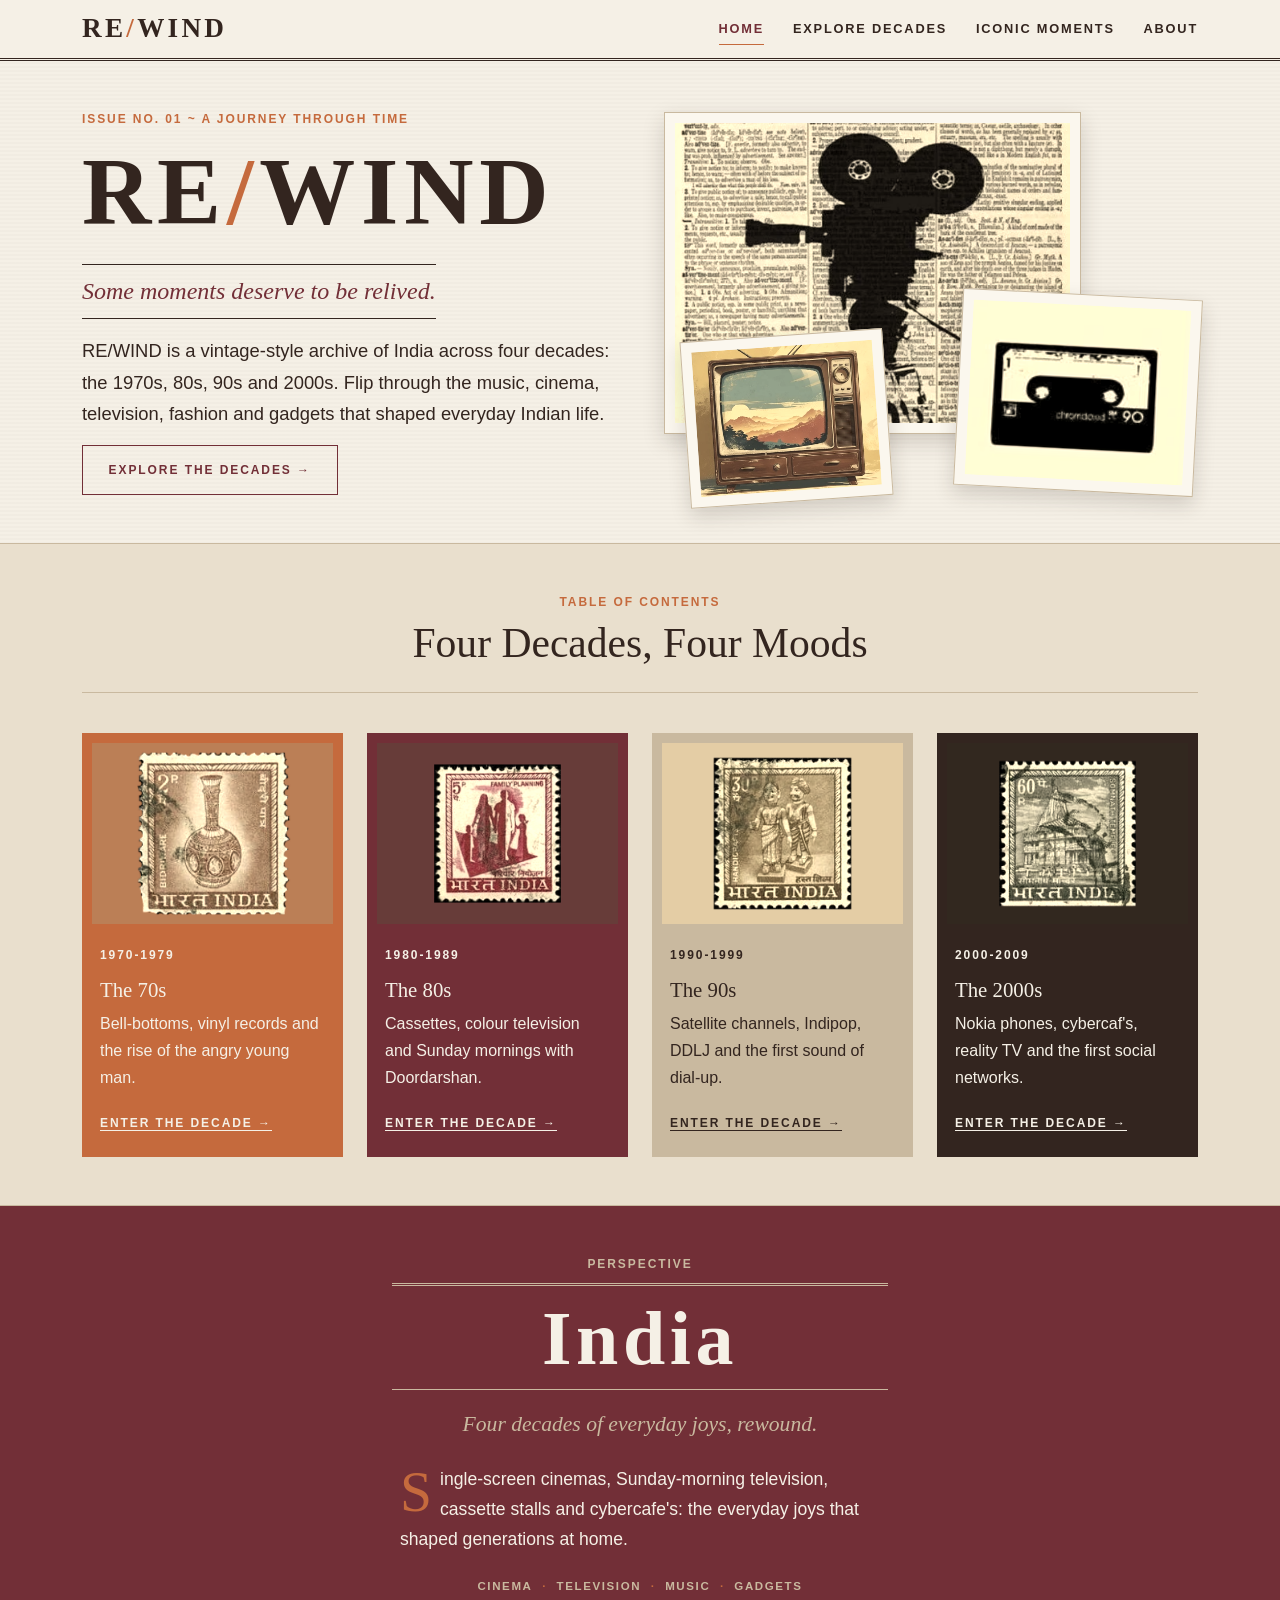
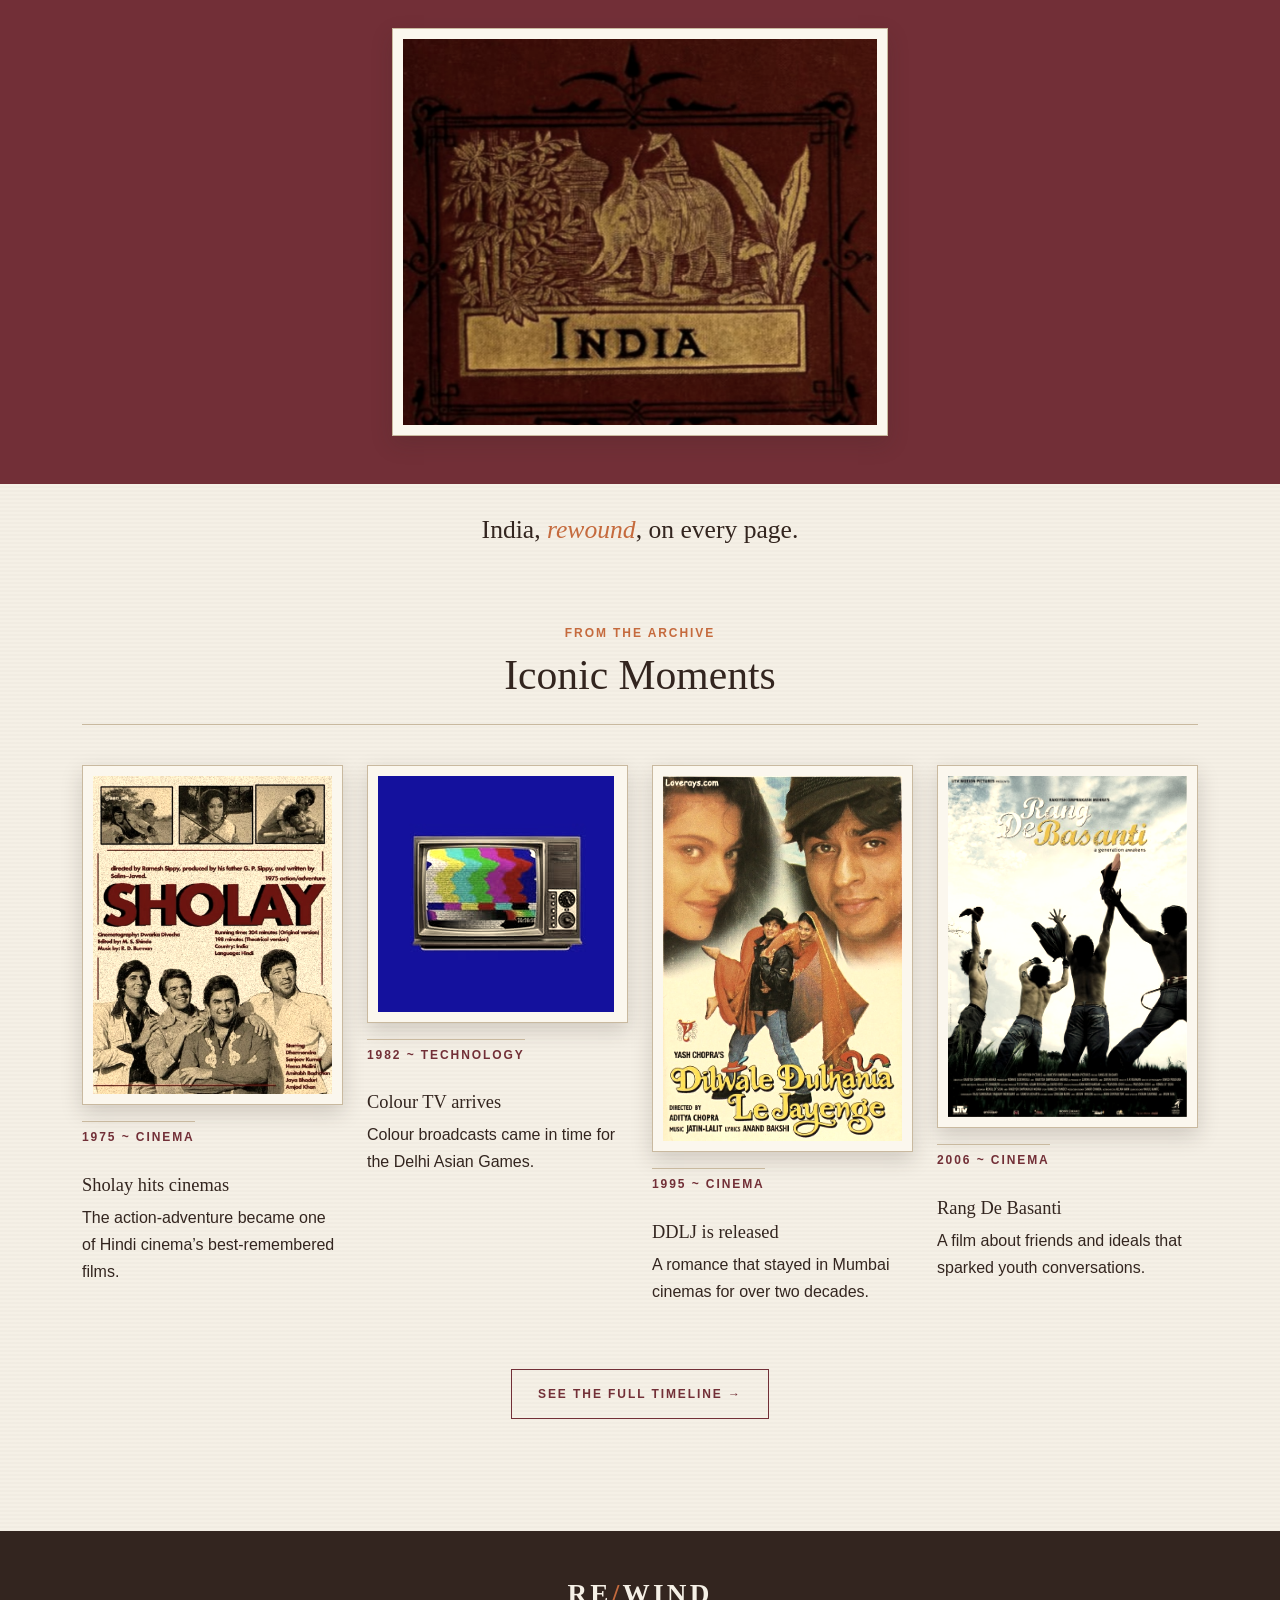
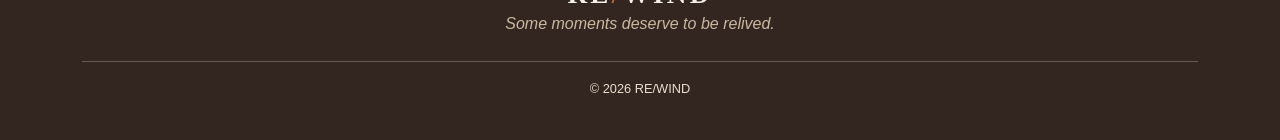
==== index.html @ 3b6c562d "." ====
<!DOCTYPE html>
<html lang="en">

<head>
  <meta charset="UTF-8">
  <meta name="viewport" content="width=device-width, initial-scale=1">
  <title>Home | RE/WIND</title>
  <meta name="description" content="RE/WIND: a vintage editorial archive of Indian culture, 1970s to 2000s.">
  <link href="https://cdn.jsdelivr.net/npm/bootstrap@5.3.3/dist/css/bootstrap.min.css" rel="stylesheet">
  <link href="style.css" rel="stylesheet">
</head>

<body>
  <header class="masthead">
    <div class="container masthead-inner">
      <a class="wordmark" href="index.html">RE<span>/</span>WIND</a>
      <input type="checkbox" id="nav-toggle" class="nav-toggle" aria-label="Toggle menu">
      <label for="nav-toggle" class="nav-burger">Menu</label>
      <nav class="main-nav" aria-label="Main navigation"><a href="index.html" class="active">Home</a><a
          href="explore.html">Explore Decades</a><a href="moments.html">Iconic Moments</a><a href="about.html">About</a>
      </nav>
    </div>
  </header>
  <main>

    <section class="hero py-5">
      <div class="container">
        <div class="row align-items-center g-5">
          <div class="col-lg-6">
            <p class="kicker">Issue No. 01 ~ A Journey Through Time</p>
            <h1 class="display-title">RE<span>/</span>WIND</h1>
            <p class="tagline">Some moments deserve to be relived.</p>
            <p class="lead-text">RE/WIND is a vintage-style archive of India across four decades: the 1970s, 80s, 90s
              and 2000s. Flip through the music, cinema, television, fashion and gadgets that shaped everyday Indian
              life.</p>
            <a class="btn-rw" href="explore.html">Explore the Decades → </a>
          </div>
          <div class="col-lg-6">
            <div class="collage">
              <figure class="frame collage-a">
                <div class="frame-inner"><img src="images\homepage\Untitled Design.png" alt="Film reel illustration" loading="lazy">
                </div>
              </figure>
              <figure class="frame collage-b">
                <div class="frame-inner"><img src="images\homepage\Untitled Design (1).png" alt="Television illustration" loading="lazy">
                </div>
              </figure>
              <figure class="frame collage-c">
                <div class="frame-inner"><img src="images\homepage\Untitled Design (2).png" alt="Cassette illustration" loading="lazy">
                </div>
              </figure>
            </div>
          </div>
        </div>
      </div>
    </section>

    <section class="py-5 band-cream">
      <div class="container">
        <div class="section-head">
          <p class="kicker">Table of Contents</p>
          <h2>Four Decades, Four Moods</h2>
        </div>
        <div class="row g-4">
          <div class="col-sm-6 col-lg-3"><a class="decade-tile tile-70s" href="70s.html">
              <div class="frame-inner"><img src="images\homepage\70s.png" alt="The 70s illustration"></div>
              <div class="tile-text"><span class="tile-num">1970-1979</span>
                <h3>The 70s</h3>
                <p>Bell-bottoms, vinyl records and the rise of the angry young man.</p><span class="read-more">Enter the
                  decade → </span>
              </div>
            </a></div>
          <div class="col-sm-6 col-lg-3"><a class="decade-tile tile-80s" href="80s.html">
              <div class="frame-inner"><img src="images\homepage\80s.png" alt="The 80s illustration"></div>
              <div class="tile-text"><span class="tile-num">1980-1989</span>
                <h3>The 80s</h3>
                <p>Cassettes, colour television and Sunday mornings with Doordarshan.</p><span class="read-more">Enter
                  the decade → </span>
              </div>
            </a></div>
          <div class="col-sm-6 col-lg-3"><a class="decade-tile tile-90s" href="90s.html">
              <div class="frame-inner"><img src="images\homepage\90s.png" alt="The 90s illustration"></div>
              <div class="tile-text"><span class="tile-num">1990-1999</span>
                <h3>The 90s</h3>
                <p>Satellite channels, Indipop, DDLJ and the first sound of dial-up.</p><span class="read-more">Enter
                  the decade → </span>
              </div>
            </a></div>
          <div class="col-sm-6 col-lg-3"><a class="decade-tile tile-2000s" href="2000s.html">
              <div class="frame-inner"><img src="images\homepage\2000s.png" alt="The 2000s illustration"></div>
              <div class="tile-text"><span class="tile-num">2000-2009</span>
                <h3>The 2000s</h3>
                <p>Nokia phones, cybercaf's, reality TV and the first social networks.</p><span class="read-more">Enter
                  the decade → </span>
              </div>
            </a></div>
        </div>
      </div>
    </section>

    <section class="split">
      <div class="row g-0">
        <div class="col-12 split-india">
          <div class="split-inner intro-editorial">
            <p class="kicker">Perspective</p>
            <h2 class="intro-title">India</h2>
            <p class="intro-deck">Four decades of everyday joys, rewound.</p>
            <p class="intro-body">Single-screen cinemas, Sunday-morning television, cassette stalls and cybercafe's: the
              everyday joys that shaped generations at home.</p>
            <p class="intro-index"><span>Cinema</span><span>Television</span><span>Music</span><span>Gadgets</span></p>
            <figure class="frame ">
              <div class="frame-inner"><img src="images\homepage\india.png" alt="India illustration" loading="lazy">
              </div>
            </figure>
          </div>
        </div>
        
      </div>
    </section>
    <div class="container py-4 text-center">
      <p class="meet-line">India, <em>rewound</em>, on every page.</p>
    </div>

    <section class="py-5">
      <div class="container">
        <div class="section-head">
          <p class="kicker">From the Archive</p>
          <h2>Iconic Moments</h2>
        </div>
        <div class="row g-4">
          <div class="col-sm-6 col-lg-3">
            <article class="mini-moment">
              <figure class="frame ">
                <div class="frame-inner"><img src="images\homepage\sholay.jpeg" alt="Sholay hits cinemas"
                    loading="lazy"></div>
              </figure>
              <p class="date-stamp">1975 ~ Cinema</p>
              <h3>Sholay hits cinemas</h3>
              <p>The action-adventure became one of Hindi cinema&rsquo;s best-remembered films.</p>
            </article>
          </div>
          <div class="col-sm-6 col-lg-3">
            <article class="mini-moment">
              <figure class="frame ">
                <div class="frame-inner"><img src="images\homepage\color tv.jpeg" alt="Colour TV arrives"
                    loading="lazy"></div>
              </figure>
              <p class="date-stamp">1982 ~ Technology</p>
              <h3>Colour TV arrives</h3>
              <p>Colour broadcasts came in time for the Delhi Asian Games.</p>
            </article>
          </div>
          <div class="col-sm-6 col-lg-3">
            <article class="mini-moment">
              <figure class="frame ">
                <div class="frame-inner"><img src="images\homepage\DDLJ.jpeg" alt="DDLJ is released" loading="lazy">
                </div>
              </figure>
              <p class="date-stamp">1995 ~ Cinema</p>
              <h3>DDLJ is released</h3>
              <p>A romance that stayed in Mumbai cinemas for over two decades.</p>
            </article>
          </div>
          <div class="col-sm-6 col-lg-3">
            <article class="mini-moment">
              <figure class="frame ">
                <div class="frame-inner"><img src="images\homepage\Rang De Basanti.jpeg" alt="Rang De Basanti"
                    loading="lazy"></div>
              </figure>
              <p class="date-stamp">2006 ~ Cinema</p>
              <h3>Rang De Basanti</h3>
              <p>A film about friends and ideals that sparked youth conversations.</p>
            </article>
          </div>
        </div>
        <p class="text-center mt-5"><a class="btn-rw" href="moments.html">See the full timeline → </a></p>
      </div>
    </section>
  </main>
  <footer class="site-footer">
    <div class="container text-center">
      <p class="wordmark wordmark-lg">RE<span>/</span>WIND</p>
      <p class="footer-tag">Some moments deserve to be relived.</p>
      <p class="copyright"> © 2026 RE/WIND</p>
    </div>
  </footer>
</body>

</html>
---- style.css ----
/* RE/WIND - shared stylesheet. Sections: 1 Variables  2 Base  3 Header  4 Components  5 Pages  6 Footer  7 Responsive */

/* 1. VARIABLES */
:root {
  --ivory: #F5F0E6;
  --cream: #E9DFCD;
  --burgundy: #722F37;
  --orange: #C56A3D;
  --brown: #33251F;
  --beige: #C9B99F;
  --serif: 'Playfair Display', Georgia, serif;
  --sans: 'Source Sans 3', Arial, sans-serif;
}

/* 2. BASE */
html {
  scroll-behavior: smooth;
}

body {
  font-family: var(--sans);
  color: var(--brown);
  line-height: 1.7;
  overflow-x: hidden;
  background-color: var(--ivory);
  background-image: repeating-linear-gradient(0deg, rgba(51, 37, 31, .018) 0 2px, transparent 2px 4px);
}

h1,
h2,
h3,
.wordmark {
  font-family: var(--serif);
  line-height: 1.15;
}

h2 {
  font-size: clamp(1.8rem, 4vw, 2.6rem);
}

h3 {
  font-size: 1.3rem;
  margin-top: .7rem;
}

img {
  max-width: 100%;
  height: auto;
  display: block;
}

a {
  color: var(--burgundy);
}

:focus-visible {
  outline: 2px solid var(--orange);
  outline-offset: 3px;
}

.band-cream {
  background: var(--cream);
  border-top: 1px solid var(--beige);
  border-bottom: 1px solid var(--beige);
}

.kicker,
.date-stamp,
.tag,
.read-more,
.btn-rw,
.pn-link,
.tile-num {
  text-transform: uppercase;
  letter-spacing: .16em;
  font-size: .75rem;
  font-weight: 600;
}

.kicker {
  color: var(--orange);
  margin-bottom: .5rem;
}

.date-stamp {
  color: var(--burgundy);
  border-top: 1px solid var(--beige);
  display: inline-block;
  padding-top: .3rem;
}

.subtitle {
  font-family: var(--serif);
  font-style: italic;
  font-size: 1.3rem;
  color: var(--burgundy);
}

.lead-text {
  font-size: 1.15rem;
  max-width: 40rem;
}

.section-head {
  text-align: center;
  margin-bottom: 2.5rem;
  padding-bottom: 1rem;
  border-bottom: 1px solid var(--beige);
}

/* 3. HEADER AND CSS-ONLY MOBILE MENU (checkbox trick, no JavaScript) */
.masthead {
  background: var(--ivory);
  border-bottom: 3px double var(--brown);
  position: sticky;
  top: 0;
  z-index: 20;
}

.masthead-inner {
  display: flex;
  flex-wrap: wrap;
  align-items: center;
  justify-content: space-between;
  padding-top: .8rem;
  padding-bottom: .8rem;
}

.wordmark {
  font-size: 1.7rem;
  font-weight: 700;
  letter-spacing: .12em;
  color: var(--brown);
  text-decoration: none;
  margin: 0;
}

.wordmark span {
  color: var(--orange);
}

.nav-toggle {
  display: none;
}

.nav-burger {
  cursor: pointer;
  border: 1px solid var(--brown);
  padding: .4rem .9rem;
  text-transform: uppercase;
  letter-spacing: .15em;
  font-size: .75rem;
}

.main-nav {
  display: none;
  width: 100%;
  padding-top: .8rem;
}

.nav-toggle:checked~.main-nav {
  display: block;
}

.main-nav a {
  display: block;
  padding: .7rem 0;
  border-top: 1px solid var(--beige);
  color: var(--brown);
  text-decoration: none;
  text-transform: uppercase;
  letter-spacing: .14em;
  font-size: .8rem;
  font-weight: 600;
}

.main-nav a:hover,
.main-nav a.active {
  color: var(--burgundy);
}

/* 4. COMPONENTS */
.frame {
  background: #FBF7EE;
  padding: 10px;
  border: 1px solid var(--beige);
  box-shadow: 0 8px 20px rgba(51, 37, 31, .18);
  margin: 0;
}

.frame-inner {
  overflow: hidden;
}

.frame img,
.decade-hero img,
.decade-tile img {
  filter: sepia(.45) contrast(1.03);
}

.tilt {
  transform: rotate(1.2deg);
}

.btn-rw {
  display: inline-block;
  padding: .85rem 1.6rem;
  border: 1px solid var(--burgundy);
  color: var(--burgundy);
  text-decoration: none;
  transition: .3s;
}

.btn-rw:hover {
  background: var(--burgundy);
  color: var(--ivory);
}

.read-more {
  color: var(--burgundy);
  text-decoration: none;
  border-bottom: 1px solid var(--orange);
}

.read-more:hover {
  color: var(--orange);
}

.tag {
  display: inline-block;
  padding: .15rem .6rem;
  border: 1px solid;
}

.tag-india {
  color: var(--burgundy);
  border-color: var(--burgundy);
}

.tag-alt {
  color: var(--orange);
  border-color: var(--orange);
}

.page-title {
  padding: 4rem 0 2.5rem;
  border-bottom: 1px solid var(--beige);
  text-align: center;
}

.page-title .lead-text {
  margin: 1rem auto 0;
}

.page-title h1 {
  font-size: clamp(2.4rem, 7vw, 4.5rem);
}

/* 5. PAGES */
/* Home */
.display-title {
  font-size: clamp(3.5rem, 7.5vw, 7.5rem);
  letter-spacing: .06em;
  font-weight: 700;
  margin: 0;
}

.display-title span {
  color: var(--orange);
}

.tagline {
  font-family: var(--serif);
  font-style: italic;
  font-size: 1.5rem;
  color: var(--burgundy);
  border-top: 1px solid var(--brown);
  border-bottom: 1px solid var(--brown);
  display: inline-block;
  padding: .4rem 0;
  margin: 1rem 0;
}

.collage {
  position: relative;
  min-height: 380px;
}

.collage-a {
  width: 78%;
}

.collage-b {
  position: absolute;
  width: 45%;
  right: 0;
  bottom: 0;
  transform: rotate(3deg);
}

.collage-c {
  position: absolute;
  width: 38%;
  left: 4%;
  bottom: -10px;
  transform: rotate(-4deg);
}

.decade-tile {
  display: block;
  text-decoration: none;
  color: var(--ivory);
  padding: 10px 10px 0;
  height: 100%;
}

/* Four Decades, Four Moods: keep the original palette on hover/focus too (Bootstrap's a:hover would otherwise recolour the text) */
.decade-tile:hover,
.decade-tile:focus {
  color: var(--ivory);
}

.tile-text {
  padding: 1rem .5rem 1.4rem;
}

.tile-text h3 {
  color: inherit;
}

.tile-text .read-more {
  color: inherit;
  border-color: currentColor;
}

.tile-70s {
  background: var(--orange);
}

.tile-80s {
  background: var(--burgundy);
}

.tile-90s {
  background: var(--beige);
  color: var(--brown);
}

.tile-90s:hover,
.tile-90s:focus {
  color: var(--brown);
}

.tile-2000s {
  background: var(--brown);
}

.split-india {
  background: var(--burgundy);
  color: var(--ivory);
}

.split-street {
  background: var(--brown);
  color: var(--ivory);
}

.split-inner {
  padding: 3rem 1.5rem;
  max-width: 34rem;
  margin: 0 auto;
}

.split .kicker {
  color: var(--beige);
}

.meet-line {
  font-family: var(--serif);
  font-size: 1.6rem;
  margin: 0;
}

.meet-line em {
  color: var(--orange);
}

.intro-editorial {
  text-align: center;
}

.intro-title {
  font-size: clamp(3rem, 9vw, 4.75rem);
  font-weight: 700;
  letter-spacing: .06em;
  line-height: 1;
  color: var(--ivory);
  margin: .3rem 0 1rem;
  padding: .9rem 0 .8rem;
  border-top: 3px double var(--beige);
  border-bottom: 1px solid var(--beige);
}

.intro-deck {
  font-family: var(--serif);
  font-style: italic;
  font-size: 1.35rem;
  color: var(--beige);
  margin: 0 0 1.4rem;
}

.intro-body {
  font-size: 1.1rem;
  text-align: left;
  max-width: 30rem;
  margin: 0 auto 1.4rem;
}

.intro-body::first-letter {
  font-family: var(--serif);
  float: left;
  font-size: 3.6rem;
  line-height: .8;
  padding: .25rem .5rem 0 0;
  color: var(--orange);
}

.intro-index {
  display: flex;
  flex-wrap: wrap;
  justify-content: center;
  margin: 0 0 2rem;
  text-transform: uppercase;
  letter-spacing: .14em;
  font-size: .72rem;
  font-weight: 600;
  color: var(--beige);
}

.intro-index span+span::before {
  content: "\00b7";
  margin: 0 .6rem;
  color: var(--orange);
}

.mini-moment h3 {
  font-size: 1.15rem;
}

.mini-moment .date-stamp {
  margin-top: 1rem;
}

/* Explore */
.explore-item h2 {
  margin-top: 1rem;
}

/* Decade pages */
.decade-hero img {
  width: 100%;
  height: clamp(220px, 42vw, 440px);
  object-fit: cover;
}

.hero-band {
  background: var(--brown);
  color: var(--ivory);
  padding: 1.5rem 0;
}

.hero-band h1 {
  font-size: clamp(2.5rem, 8vw, 5rem);
  margin: 0;
}

.hero-band .subtitle {
  color: var(--beige);
  margin: 0;
}

.intro-text {
  font-size: 1.3rem;
}

.dropcap::first-letter {
  font-family: var(--serif);
  float: left;
  font-size: 4.5rem;
  line-height: .8;
  padding: .3rem .6rem 0 0;
  color: var(--burgundy);
}

.category {
  padding: 3.5rem 0;
  border-top: 1px solid var(--beige);
}

.category.alt {
  background: var(--cream);
}

.prev-next {
  border-top: 3px double var(--brown);
  padding: 1.5rem 0;
}

.pn-link {
  color: var(--brown);
  text-decoration: none;
  padding: .5rem 0;
  border-bottom: 1px solid var(--orange);
}

.pn-link:hover {
  color: var(--burgundy);
}

/* Timeline (mobile first: line on the left) */
.timeline {
  list-style: none;
  margin: 0;
  padding: 0;
  position: relative;
}

.timeline::before {
  content: "";
  position: absolute;
  left: 10px;
  top: 0;
  bottom: 0;
  border-left: 2px solid var(--brown);
}

.t-item {
  position: relative;
  padding-left: 2.5rem;
  margin-bottom: 3rem;
}

.t-item::before {
  content: "";
  position: absolute;
  left: 3px;
  top: .6rem;
  width: 16px;
  height: 16px;
  background: var(--orange);
  border: 3px solid var(--ivory);
  border-radius: 50%;
  box-shadow: 0 0 0 1px var(--brown);
}

.t-year {
  font-family: var(--serif);
  font-size: 3rem;
  color: var(--burgundy);
  margin: .8rem 0 0;
  line-height: 1;
}

/* About */
.about-text h2 {
  font-size: 1.6rem;
  margin-top: 1.5rem;
  padding-top: 1rem;
  border-top: 1px solid var(--beige);
}

.about-text h2:first-child {
  margin-top: 0;
  border-top: 0;
  padding-top: 0;
}

/* 6. FOOTER */
.site-footer {
  background: var(--brown);
  color: var(--cream);
  padding: 3rem 0 1.5rem;
  margin-top: 3rem;
}

.site-footer .wordmark {
  color: var(--ivory);
}

.footer-tag {
  font-style: italic;
  color: var(--beige);
}

.footer-nav a {
  color: var(--cream);
  text-decoration: none;
  margin: 0 .8rem;
  text-transform: uppercase;
  letter-spacing: .12em;
  font-size: .75rem;
  display: inline-block;
  padding: .3rem 0;
}

.footer-nav a:hover {
  color: var(--orange);
}

.copyright {
  border-top: 1px solid rgba(201, 185, 159, .35);
  margin-top: 1.5rem;
  padding-top: 1rem;
  font-size: .8rem;
}

/* 7. RESPONSIVE */
@media (min-width: 768px) {
  .nav-burger {
    display: none;
  }

  .main-nav {
    display: flex;
    width: auto;
    padding: 0;
    gap: 1.8rem;
  }

  .main-nav a {
    border: 0;
    padding: .3rem 0;
    border-bottom: 1px solid transparent;
  }

  .main-nav a:hover,
  .main-nav a.active {
    border-bottom-color: var(--orange);
  }
}

@media (min-width: 992px) {
  .timeline::before {
    left: 50%;
  }

  .t-item {
    width: 50%;
    padding: 0 3rem 0 0;
    text-align: right;
  }

  .t-item:nth-child(even) {
    margin-left: 50%;
    padding: 0 0 0 3rem;
    text-align: left;
  }

  .t-item::before {
    left: auto;
    right: -8px;
  }

  .t-item:nth-child(even)::before {
    right: auto;
    left: -8px;
  }

}

@media (max-width: 575px) {
  .collage {
    min-height: 300px;
  }

  .collage-c {
    display: none;
  }

  .tilt {
    transform: none;
  }
}
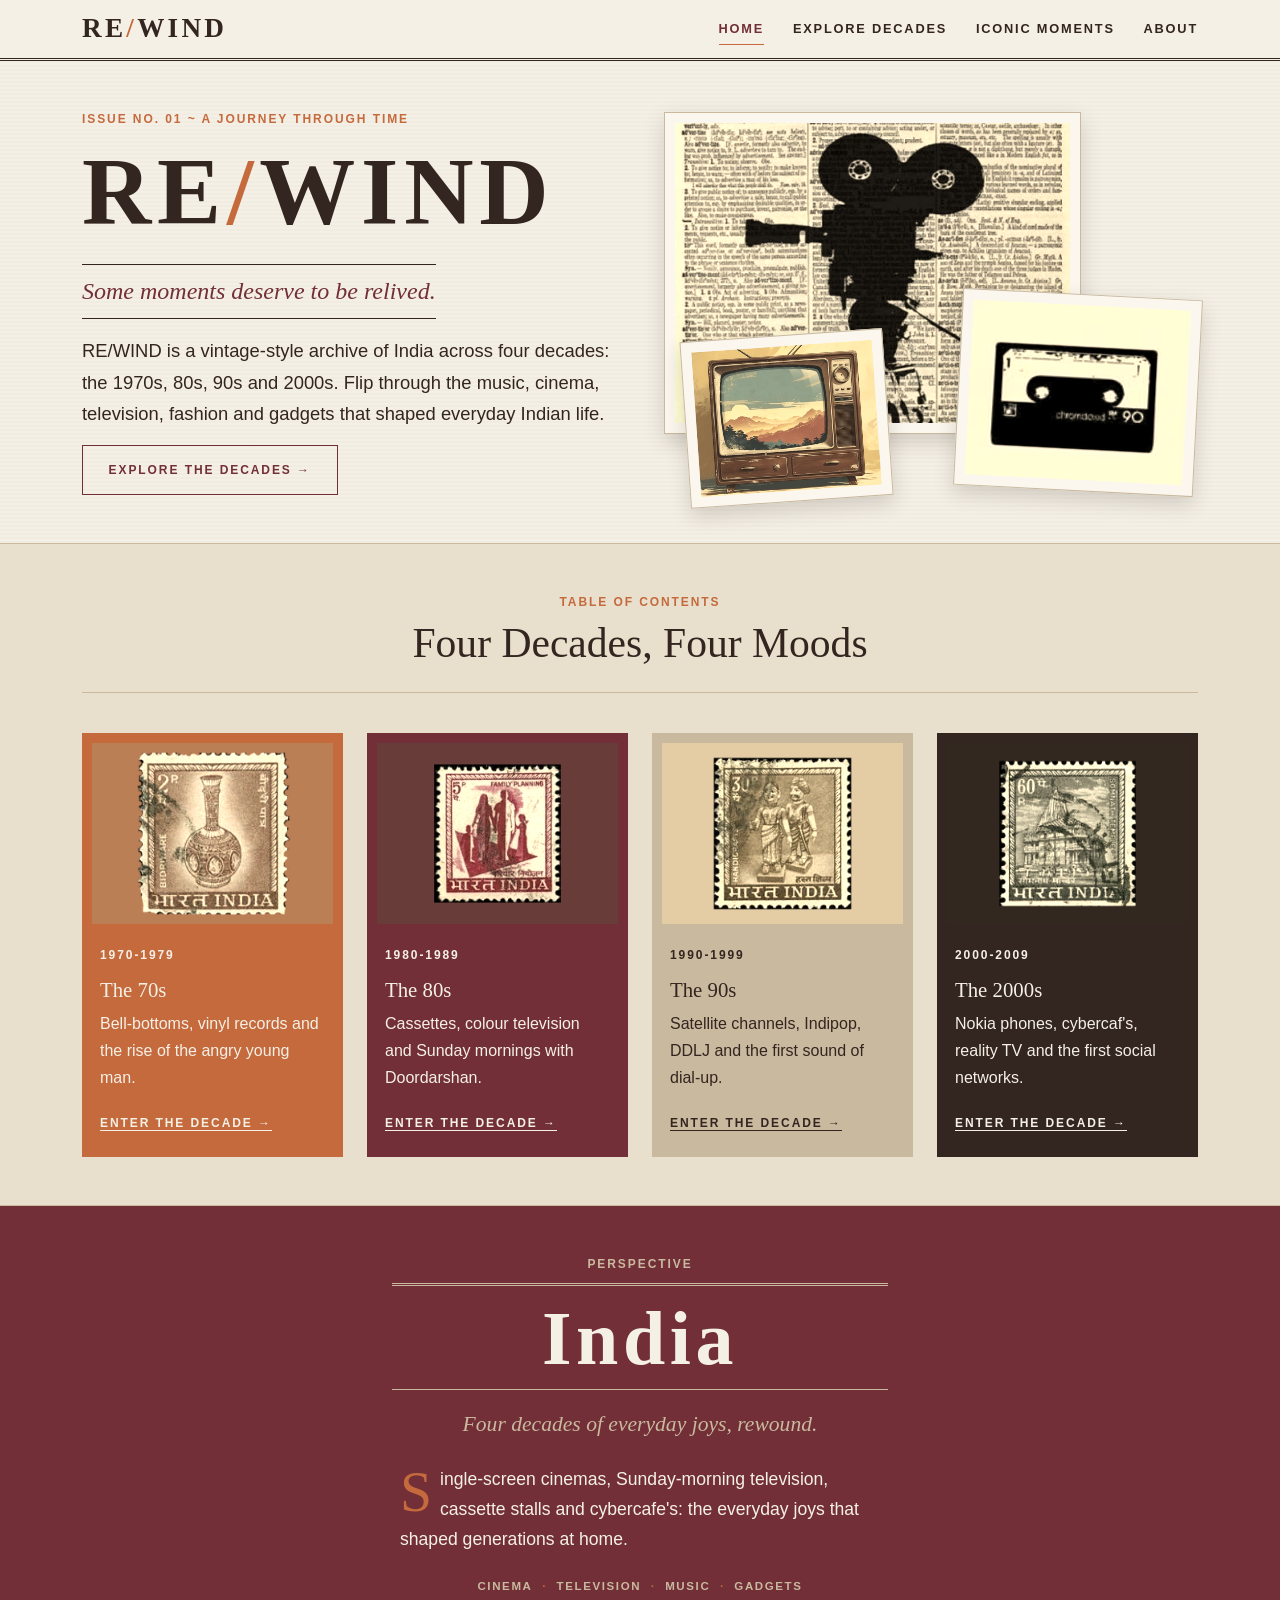
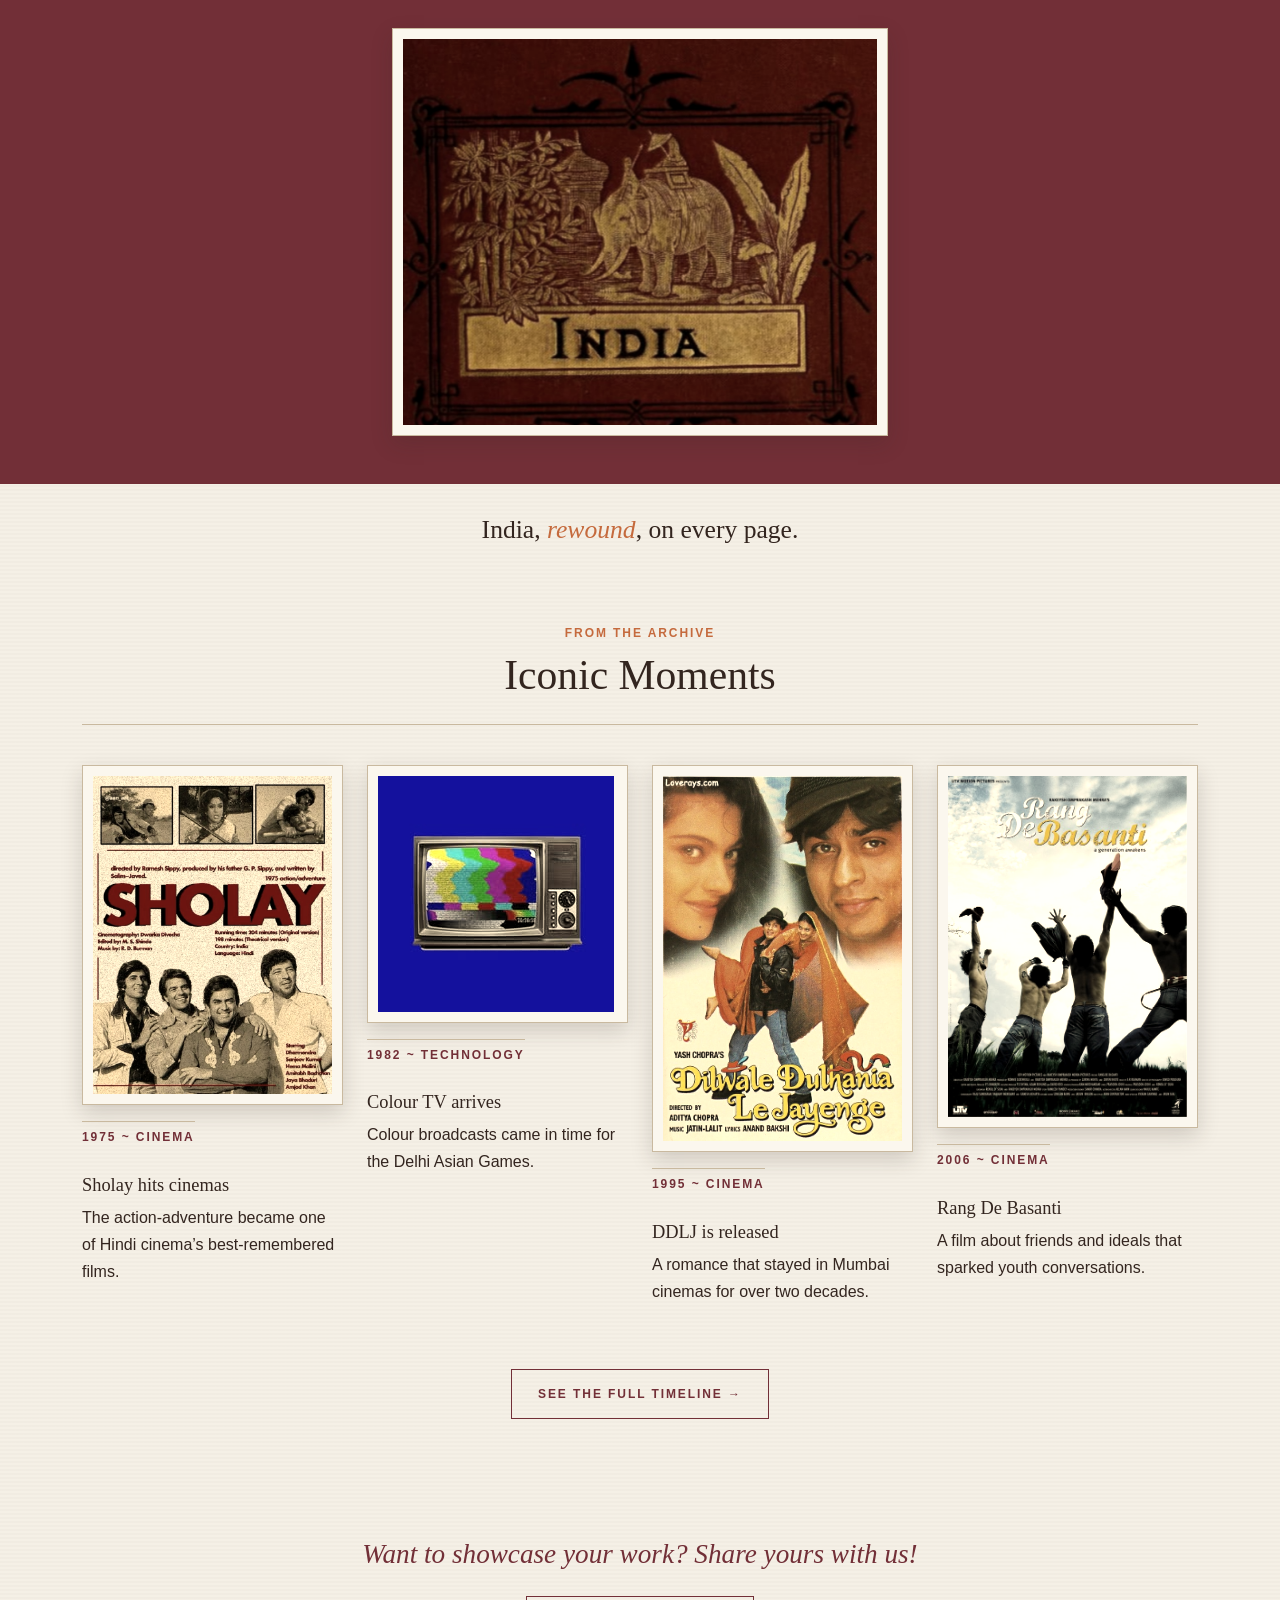
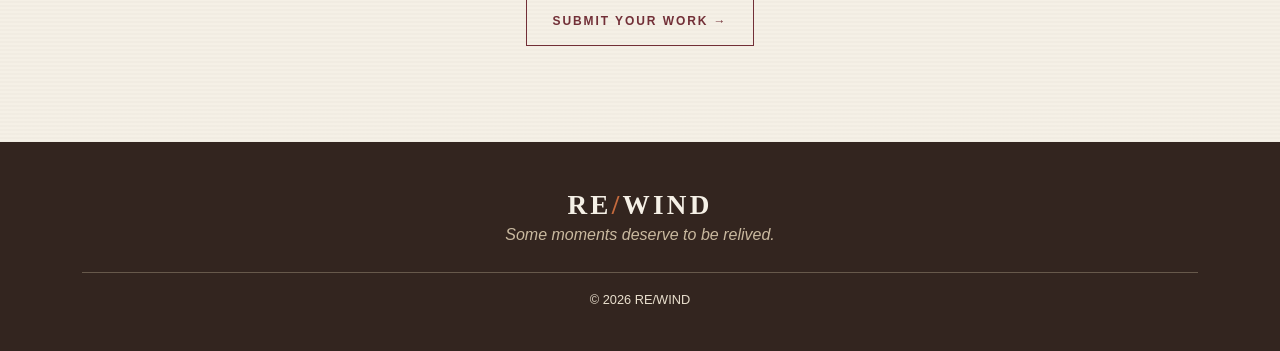
==== commit 505fba89: "form" ====
--- a/index.html
+++ b/index.html
@@ -176,6 +176,12 @@
         <p class="text-center mt-5"><a class="btn-rw" href="moments.html">See the full timeline → </a></p>
       </div>
     </section>
+    <section class="py-5 share-cta">
+  <div class="container">
+    <p class="share-line">Want to showcase your work? Share yours with us!</p>
+    <a class="btn-rw" href="about.html#submit">Submit your work → </a>
+  </div>
+</section> 
   </main>
   <footer class="site-footer">
     <div class="container text-center">
--- a/style.css
+++ b/style.css
@@ -450,12 +450,38 @@
 .mini-moment .date-stamp {
   margin-top: 1rem;
 }
-
+.share-cta {
+  text-align: center;
+}
+
+.share-line {
+  font-family: var(--serif);
+  font-style: italic;
+  font-size: 1.7rem;
+  color: var(--burgundy);
+  margin-bottom: 1.2rem;
+}
 /* Explore */
 .explore-item h2 {
   margin-top: 1rem;
 }
-
+.explore-item .frame {
+  width: 100%;
+  margin-bottom: 1.2rem;
+}
+
+.explore-item .frame-inner {
+  width: 100%;
+}
+
+.explore-item .frame-inner img {
+  display: block;
+  width: 100%;          
+  height: auto;
+  aspect-ratio: 3 / 4;
+  object-fit: cover;
+  object-position: top;
+}
 /* Decade pages */
 .decade-hero img {
   width: 100%;
@@ -613,6 +639,59 @@
   padding-top: 1rem;
   font-size: .8rem;
 }
+/* About: submission form */
+.submit-section {
+  background: var(--cream);
+  border-top: 1px solid var(--beige);
+  scroll-margin-top: 90px;   /* keeps the heading clear of the sticky header */
+}
+
+.submit-card {
+  background: #FBF7EE;
+  border: 1px solid var(--beige);
+  box-shadow: 0 8px 20px rgba(51, 37, 31, .18);
+  padding: 2rem;
+  max-width: 44rem;
+  margin: 0 auto;
+}
+
+.submit-card .form-label {
+  text-transform: uppercase;
+  letter-spacing: .14em;
+  font-size: .75rem;
+  font-weight: 600;
+  color: var(--burgundy);
+}
+
+.submit-card .form-control,
+.submit-card .form-select {
+  border-radius: 0;
+  border: 1px solid var(--beige);
+  background-color: var(--ivory);
+  color: var(--brown);
+}
+
+.submit-card .form-control:focus,
+.submit-card .form-select:focus {
+  border-color: var(--orange);
+  box-shadow: 0 0 0 .2rem rgba(197, 106, 61, .25);
+}
+
+.form-hint {
+  font-size: .85rem;
+  opacity: .75;
+}
+
+button.btn-rw {
+  background: transparent;
+  font-family: var(--sans);
+  cursor: pointer;
+}
+
+button.btn-rw:hover {
+  background: var(--burgundy);
+}
+
 
 /* 7. RESPONSIVE */
 @media (min-width: 768px) {
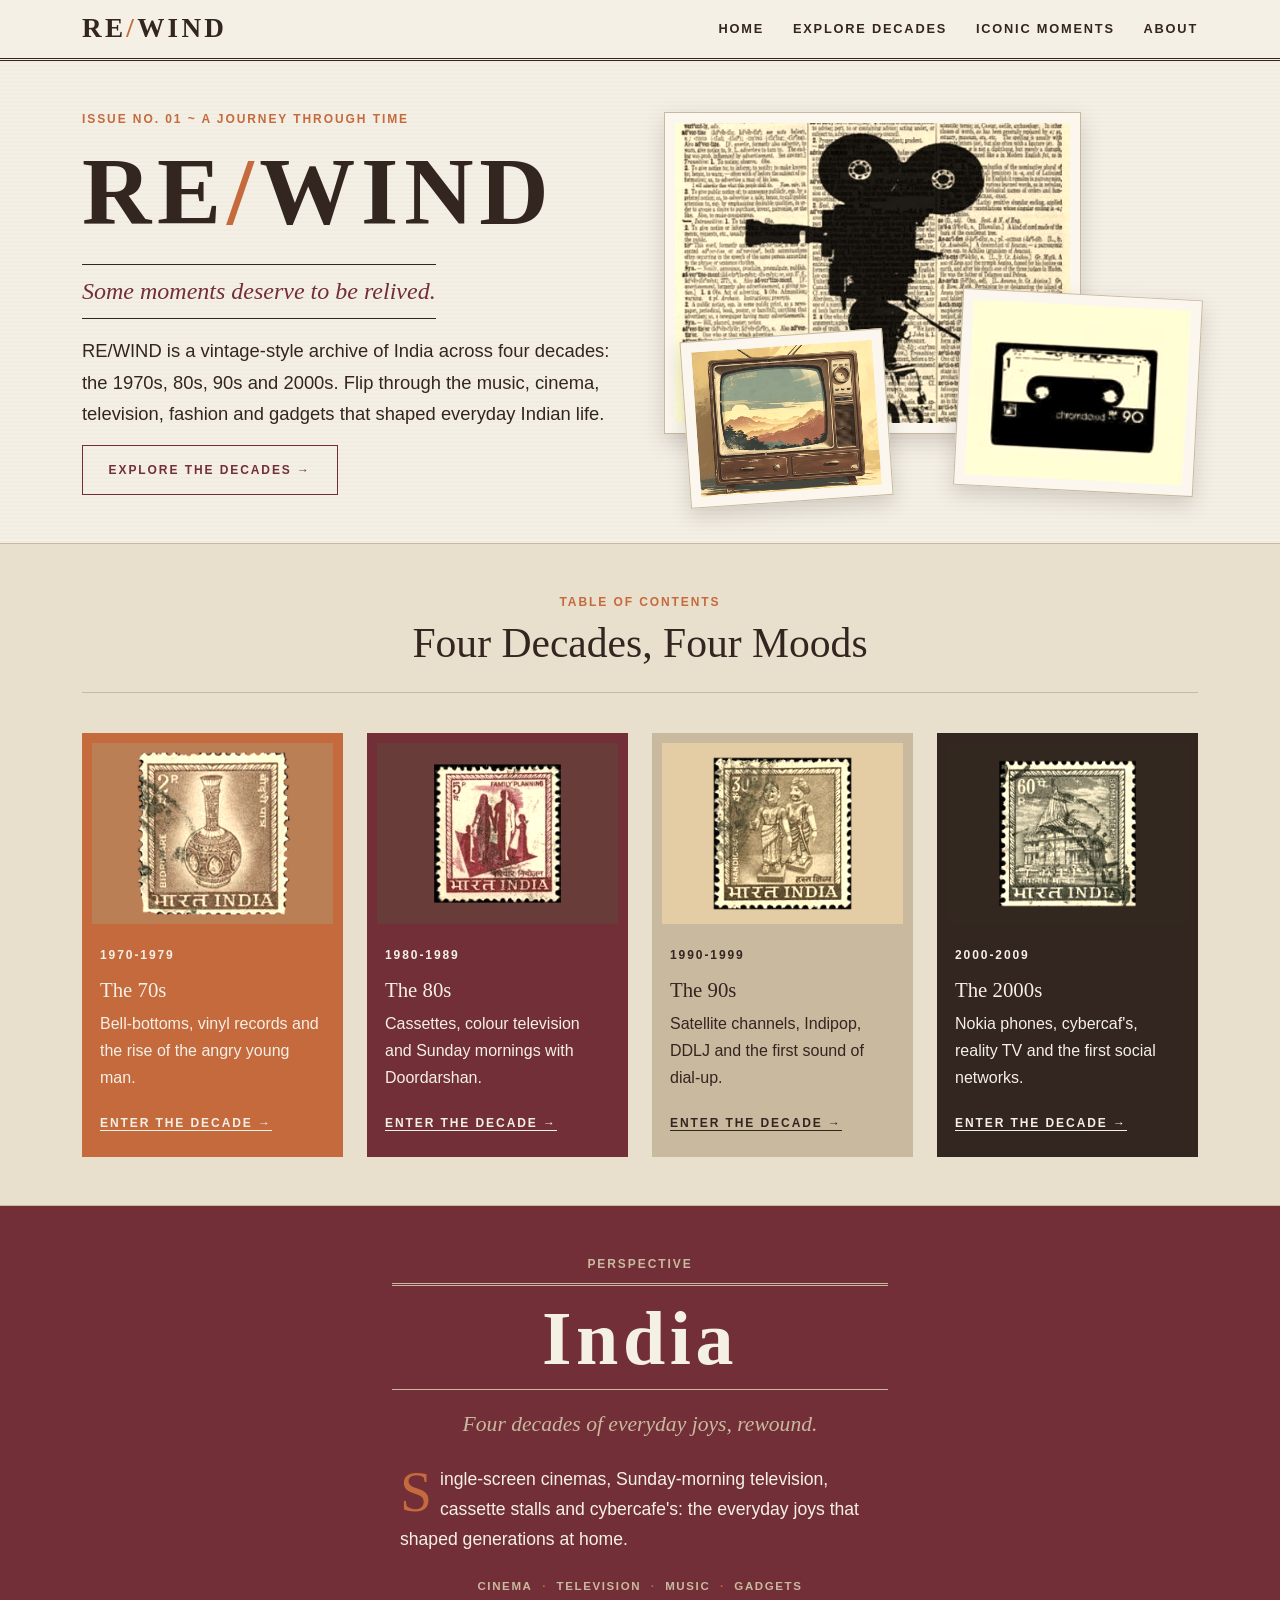
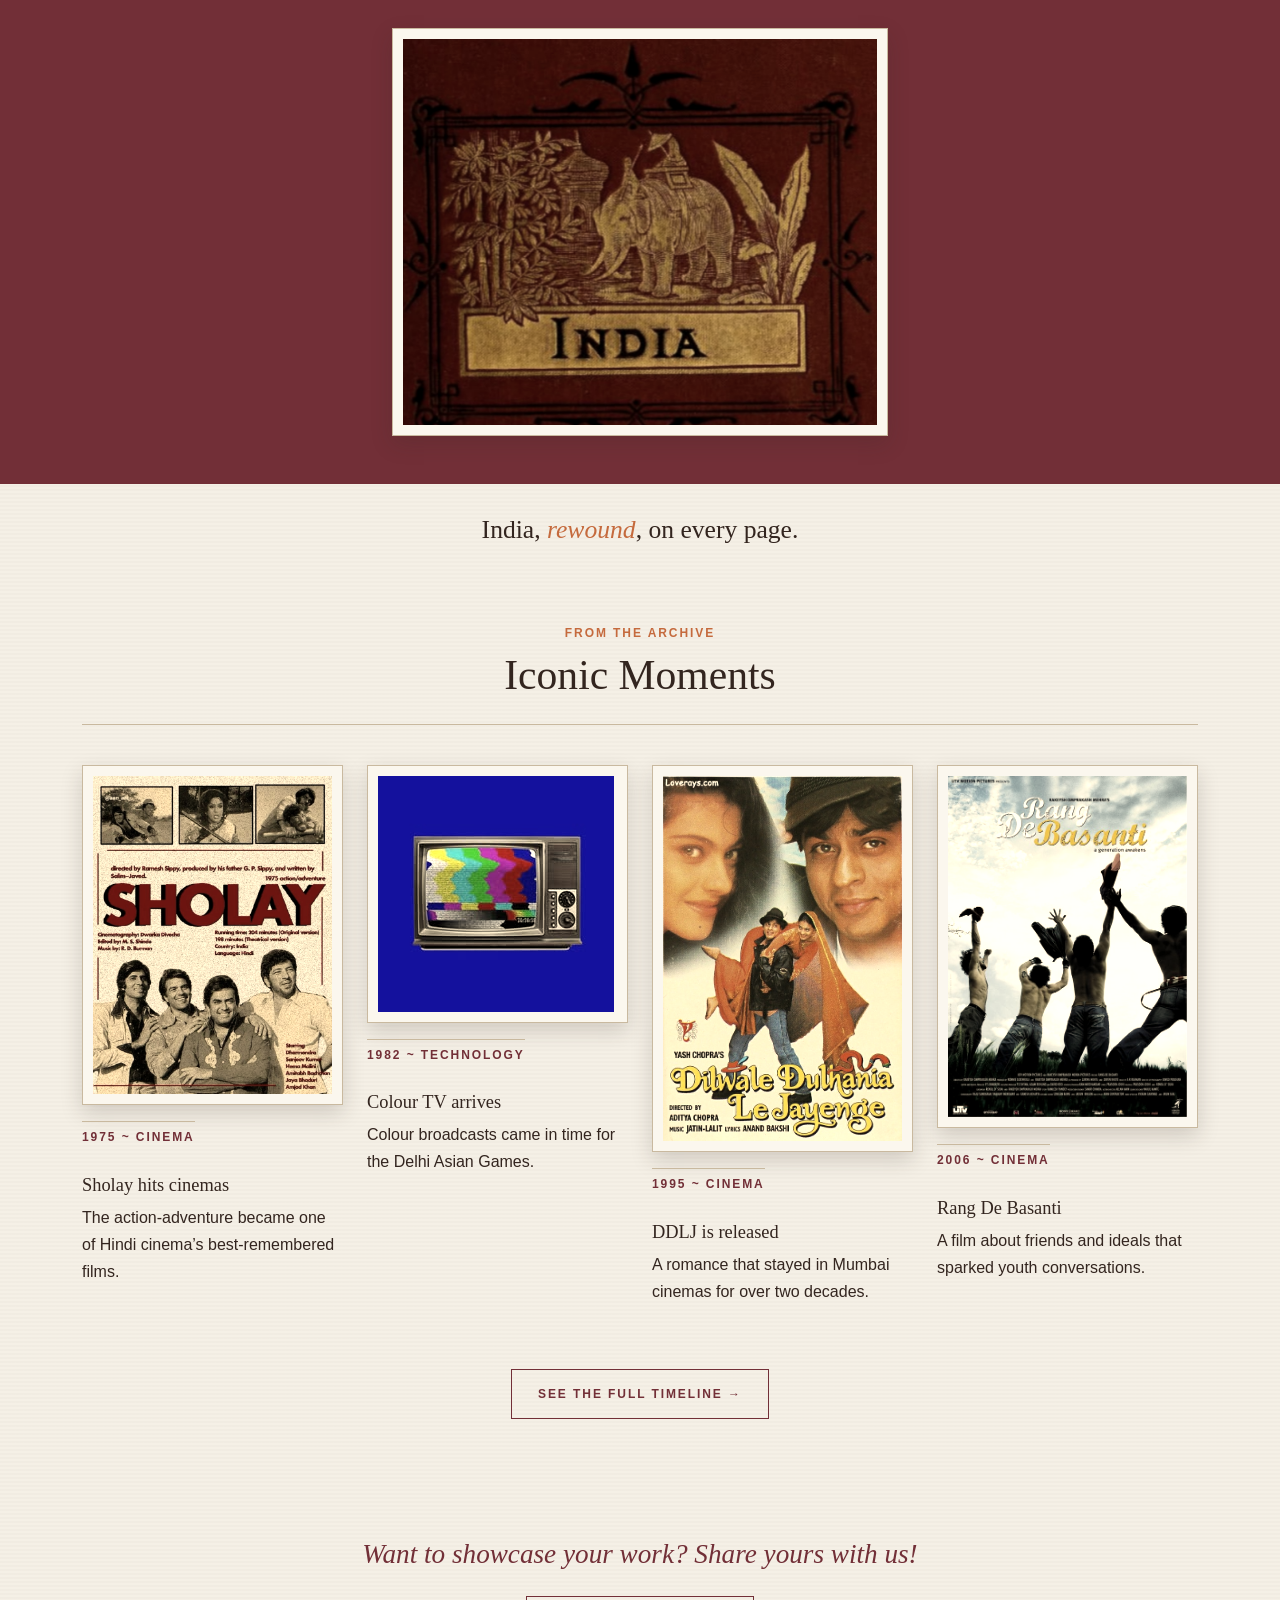
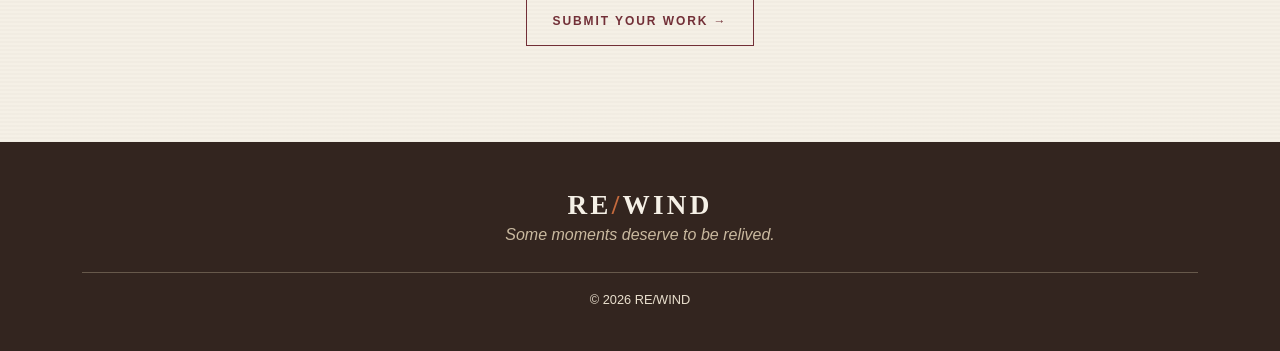
==== commit 49011b29: "header" ====
--- a/index.html
+++ b/index.html
@@ -11,7 +11,7 @@
 </head>
 
 <body>
-  <header class="masthead">
+  <header class="masthead sticky-top">
     <div class="container masthead-inner">
       <a class="wordmark" href="index.html">RE<span>/</span>WIND</a>
       <input type="checkbox" id="nav-toggle" class="nav-toggle" aria-label="Toggle menu">
--- a/style.css
+++ b/style.css
@@ -108,13 +108,10 @@
   border-bottom: 1px solid var(--beige);
 }
 
-/* 3. HEADER AND CSS-ONLY MOBILE MENU (checkbox trick, no JavaScript) */
+/* 3. HEADER AND CSS-ONLY MOBILE MENU*/
 .masthead {
   background: var(--ivory);
   border-bottom: 3px double var(--brown);
-  position: sticky;
-  top: 0;
-  z-index: 20;
 }
 
 .masthead-inner {
@@ -174,10 +171,7 @@
   font-weight: 600;
 }
 
-.main-nav a:hover,
-.main-nav a.active {
-  color: var(--burgundy);
-}
+
 
 /* 4. COMPONENTS */
 .frame {
@@ -211,10 +205,6 @@
   transition: .3s;
 }
 
-.btn-rw:hover {
-  background: var(--burgundy);
-  color: var(--ivory);
-}
 
 .read-more {
   color: var(--burgundy);
@@ -222,9 +212,7 @@
   border-bottom: 1px solid var(--orange);
 }
 
-.read-more:hover {
-  color: var(--orange);
-}
+
 
 .tag {
   display: inline-block;
@@ -314,11 +302,8 @@
   height: 100%;
 }
 
-/* Four Decades, Four Moods: keep the original palette on hover/focus too (Bootstrap's a:hover would otherwise recolour the text) */
-.decade-tile:hover,
-.decade-tile:focus {
-  color: var(--ivory);
-}
+/* Four Decades, Four Moods: keep the original palette on focus too (Bootstrap's a: would otherwise recolour the text) */
+
 
 .tile-text {
   padding: 1rem .5rem 1.4rem;
@@ -346,10 +331,7 @@
   color: var(--brown);
 }
 
-.tile-90s:hover,
-.tile-90s:focus {
-  color: var(--brown);
-}
+
 
 .tile-2000s {
   background: var(--brown);
@@ -539,18 +521,16 @@
   border-bottom: 1px solid var(--orange);
 }
 
-.pn-link:hover {
-  color: var(--burgundy);
-}
-
 /* Timeline (mobile first: line on the left) */
+
+
+
 .timeline {
   list-style: none;
   margin: 0;
   padding: 0;
   position: relative;
 }
-
 .timeline::before {
   content: "";
   position: absolute;
@@ -559,7 +539,11 @@
   bottom: 0;
   border-left: 2px solid var(--brown);
 }
-
+.timeline .frame img {
+  width: 100%;
+  height: auto;
+  display: block;
+}
 .t-item {
   position: relative;
   padding-left: 2.5rem;
@@ -587,20 +571,6 @@
   line-height: 1;
 }
 
-/* About */
-.about-text h2 {
-  font-size: 1.6rem;
-  margin-top: 1.5rem;
-  padding-top: 1rem;
-  border-top: 1px solid var(--beige);
-}
-
-.about-text h2:first-child {
-  margin-top: 0;
-  border-top: 0;
-  padding-top: 0;
-}
-
 /* 6. FOOTER */
 .site-footer {
   background: var(--brown);
@@ -629,9 +599,6 @@
   padding: .3rem 0;
 }
 
-.footer-nav a:hover {
-  color: var(--orange);
-}
 
 .copyright {
   border-top: 1px solid rgba(201, 185, 159, .35);
@@ -688,11 +655,6 @@
   cursor: pointer;
 }
 
-button.btn-rw:hover {
-  background: var(--burgundy);
-}
-
-
 /* 7. RESPONSIVE */
 @media (min-width: 768px) {
   .nav-burger {
@@ -712,10 +674,7 @@
     border-bottom: 1px solid transparent;
   }
 
-  .main-nav a:hover,
-  .main-nav a.active {
-    border-bottom-color: var(--orange);
-  }
+
 }
 
 @media (min-width: 992px) {
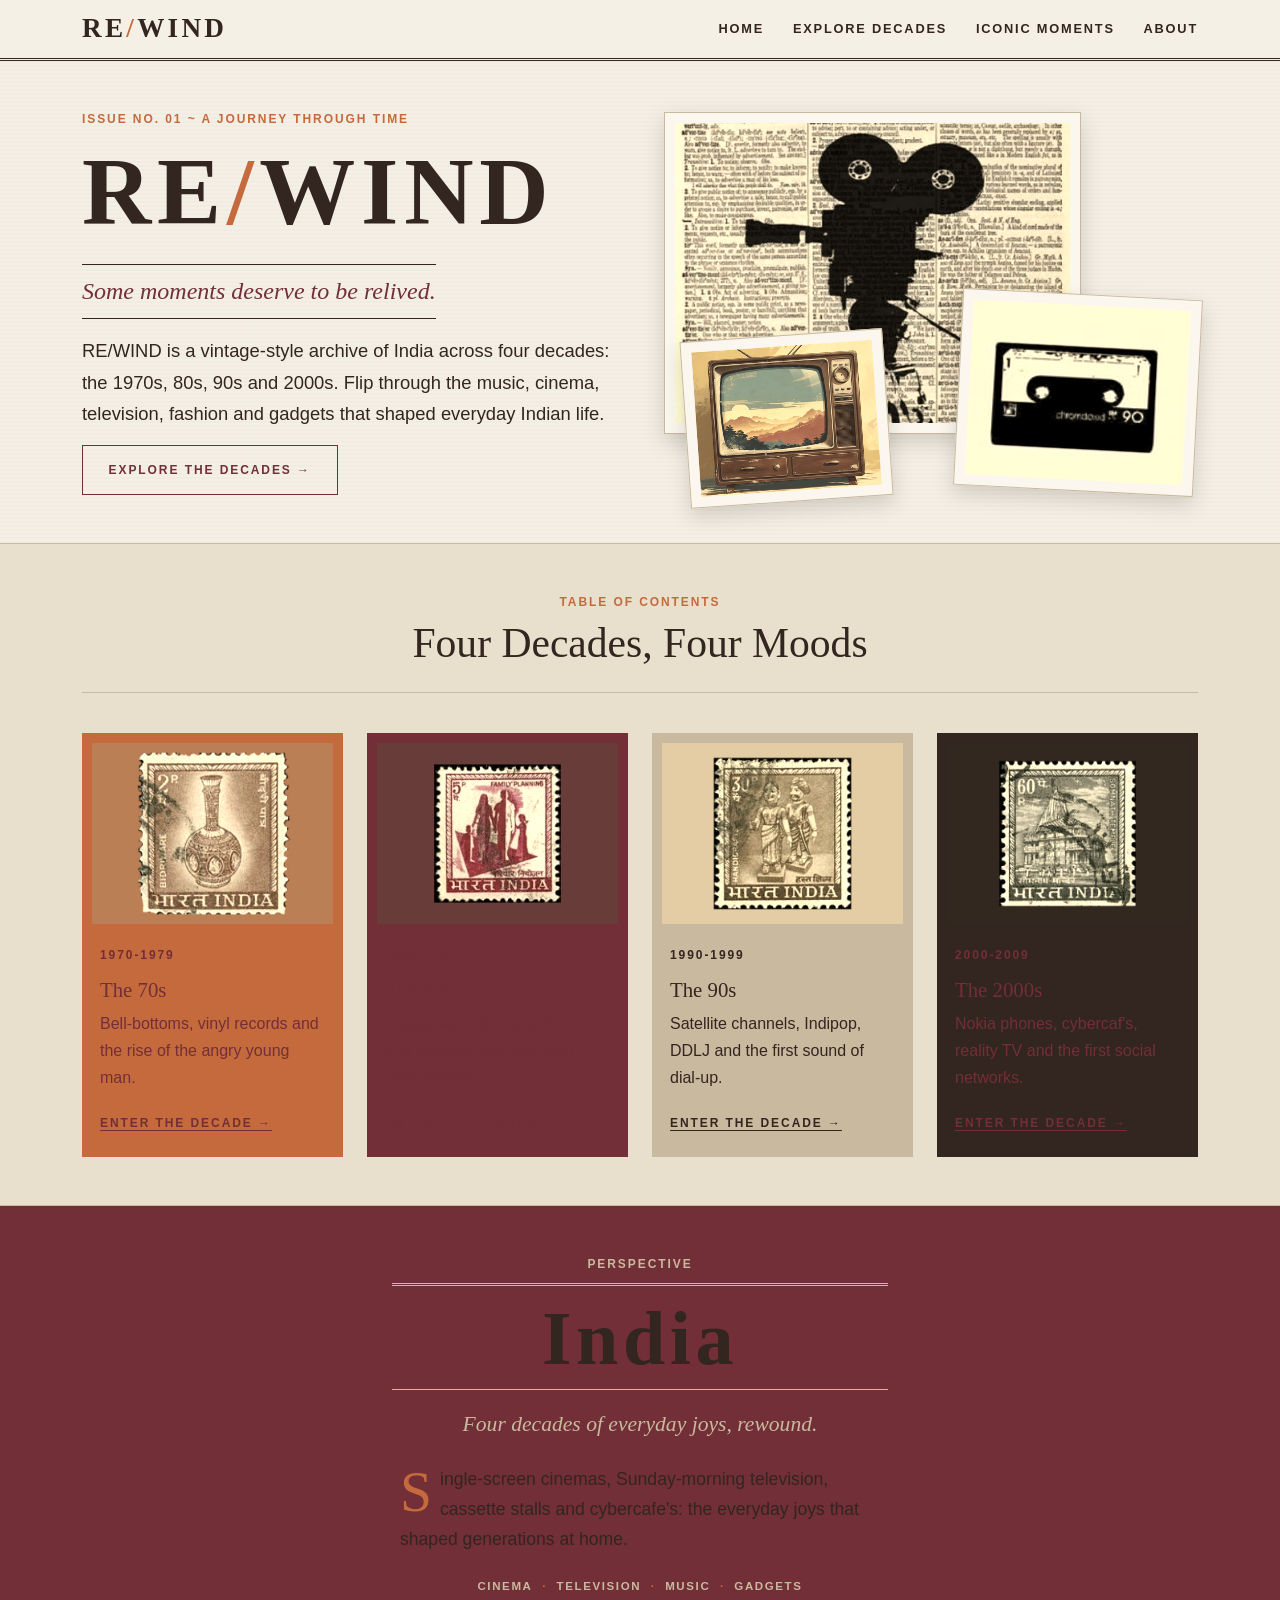
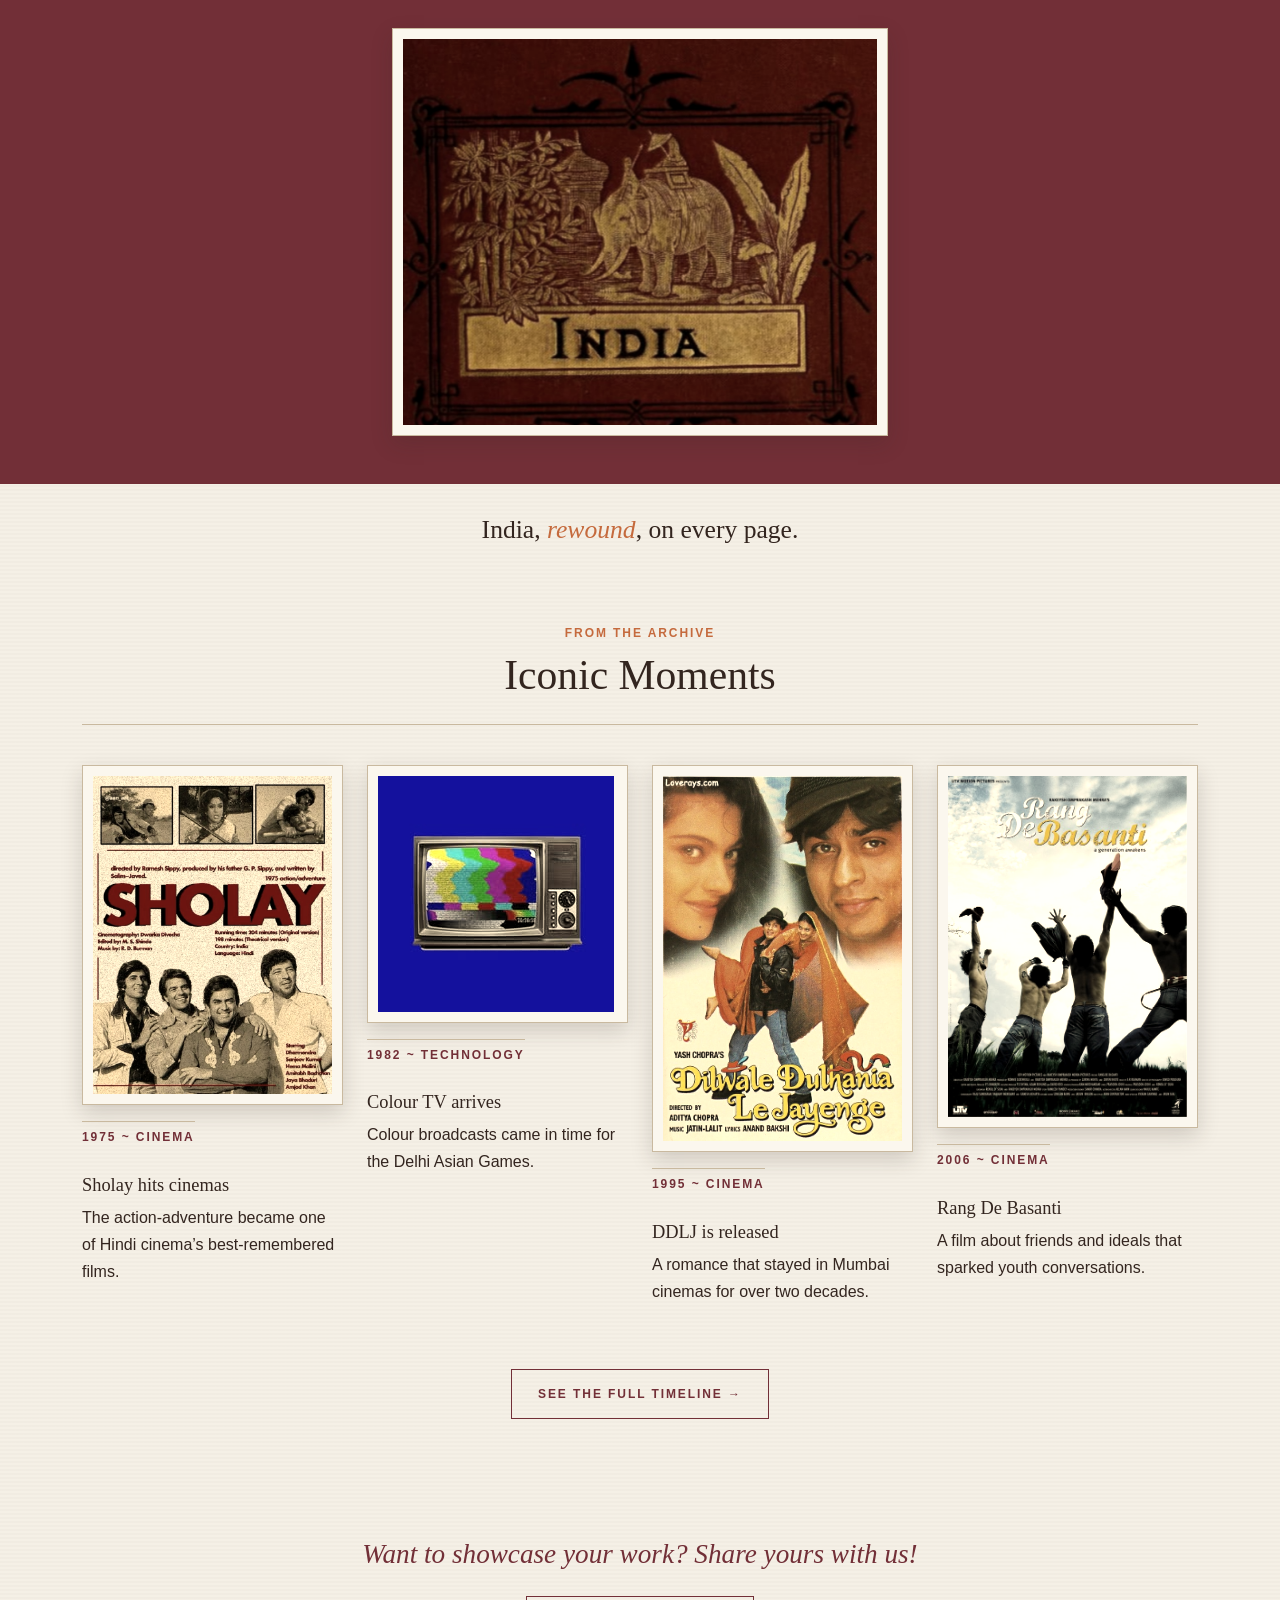
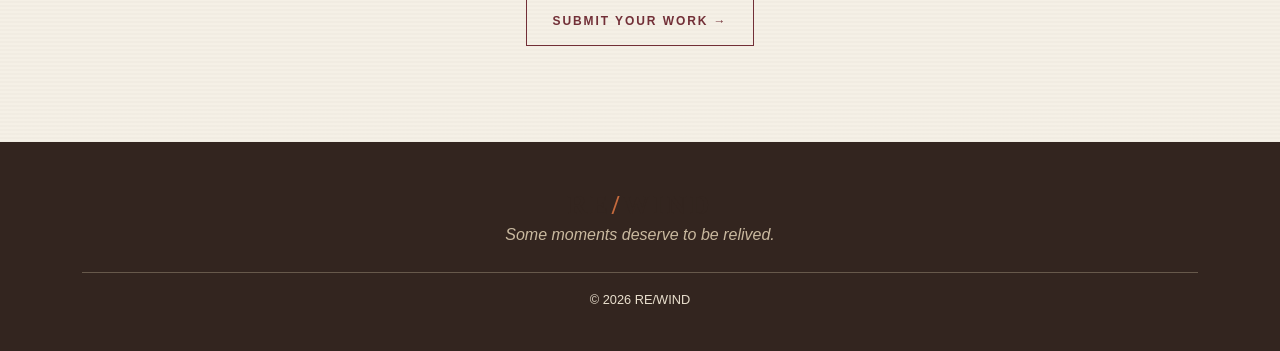
==== commit 0c30ac4a: "." ====
--- a/index.html
+++ b/index.html
@@ -38,15 +38,18 @@
           <div class="col-lg-6">
             <div class="collage">
               <figure class="frame collage-a">
-                <div class="frame-inner"><img src="images\homepage\Untitled Design.png" alt="Film reel illustration" loading="lazy">
+                <div class="frame-inner"><img src="images\homepage\Untitled Design.png" alt="Film reel illustration"
+                    loading="lazy">
                 </div>
               </figure>
               <figure class="frame collage-b">
-                <div class="frame-inner"><img src="images\homepage\Untitled Design (1).png" alt="Television illustration" loading="lazy">
+                <div class="frame-inner"><img src="images\homepage\Untitled Design (1).png"
+                    alt="Television illustration" loading="lazy">
                 </div>
               </figure>
               <figure class="frame collage-c">
-                <div class="frame-inner"><img src="images\homepage\Untitled Design (2).png" alt="Cassette illustration" loading="lazy">
+                <div class="frame-inner"><img src="images\homepage\Untitled Design (2).png" alt="Cassette illustration"
+                    loading="lazy">
                 </div>
               </figure>
             </div>
@@ -107,14 +110,15 @@
             <p class="intro-deck">Four decades of everyday joys, rewound.</p>
             <p class="intro-body">Single-screen cinemas, Sunday-morning television, cassette stalls and cybercafe's: the
               everyday joys that shaped generations at home.</p>
-            <p class="intro-index"><span>Cinema</span><span>Television</span><span>Music</span><span>Gadgets</span></p>
+            <p class="intro-index"><span>Cinema</span><span class="dot">·</span><span>Television</span><span
+                class="dot">·</span><span>Music</span><span class="dot">·</span><span>Gadgets</span></p>
             <figure class="frame ">
               <div class="frame-inner"><img src="images\homepage\india.png" alt="India illustration" loading="lazy">
               </div>
             </figure>
           </div>
         </div>
-        
+
       </div>
     </section>
     <div class="container py-4 text-center">
@@ -177,11 +181,11 @@
       </div>
     </section>
     <section class="py-5 share-cta">
-  <div class="container">
-    <p class="share-line">Want to showcase your work? Share yours with us!</p>
-    <a class="btn-rw" href="about.html#submit">Submit your work → </a>
-  </div>
-</section> 
+      <div class="container">
+        <p class="share-line">Want to showcase your work? Share yours with us!</p>
+        <a class="btn-rw" href="about.html#submit">Submit your work → </a>
+      </div>
+    </section>
   </main>
   <footer class="site-footer">
     <div class="container text-center">
--- a/style.css
+++ b/style.css
@@ -18,11 +18,11 @@
 }
 
 body {
-  font-family: var(--sans);
-  color: var(--brown);
+  font-family: 'Source Sans 3', Arial, sans-serif;
+  color: #33251F;
   line-height: 1.7;
   overflow-x: hidden;
-  background-color: var(--ivory);
+  background-color: #F5F0E6;
   background-image: repeating-linear-gradient(0deg, rgba(51, 37, 31, .018) 0 2px, transparent 2px 4px);
 }
 
@@ -30,7 +30,7 @@
 h2,
 h3,
 .wordmark {
-  font-family: var(--serif);
+  font-family: 'Playfair Display', Georgia, serif;
   line-height: 1.15;
 }
 
@@ -50,18 +50,18 @@
 }
 
 a {
-  color: var(--burgundy);
+  color: #722F37;
 }
 
 :focus-visible {
-  outline: 2px solid var(--orange);
+  outline: 2px solid #C56A3D;
   outline-offset: 3px;
 }
 
 .band-cream {
-  background: var(--cream);
-  border-top: 1px solid var(--beige);
-  border-bottom: 1px solid var(--beige);
+  background: #E9DFCD;
+  border-top: 1px solid #C9B99F;
+  border-bottom: 1px solid #C9B99F;
 }
 
 .kicker,
@@ -78,22 +78,22 @@
 }
 
 .kicker {
-  color: var(--orange);
+  color: #C56A3D;
   margin-bottom: .5rem;
 }
 
 .date-stamp {
-  color: var(--burgundy);
-  border-top: 1px solid var(--beige);
+  color: #722F37;
+  border-top: 1px solid #C9B99F;
   display: inline-block;
   padding-top: .3rem;
 }
 
 .subtitle {
-  font-family: var(--serif);
+  font-family: 'Playfair Display', Georgia, serif;
   font-style: italic;
   font-size: 1.3rem;
-  color: var(--burgundy);
+  color: #722F37;
 }
 
 .lead-text {
@@ -105,7 +105,7 @@
   text-align: center;
   margin-bottom: 2.5rem;
   padding-bottom: 1rem;
-  border-bottom: 1px solid var(--beige);
+  border-bottom: 1px solid #C9B99F;
 }
 
 /* 3. HEADER AND CSS-ONLY MOBILE MENU*/
@@ -127,13 +127,13 @@
   font-size: 1.7rem;
   font-weight: 700;
   letter-spacing: .12em;
-  color: var(--brown);
+  color: #33251F;
   text-decoration: none;
   margin: 0;
 }
 
 .wordmark span {
-  color: var(--orange);
+  color: #C56A3D;
 }
 
 .nav-toggle {
@@ -142,7 +142,7 @@
 
 .nav-burger {
   cursor: pointer;
-  border: 1px solid var(--brown);
+  border: 1px solid #33251F;
   padding: .4rem .9rem;
   text-transform: uppercase;
   letter-spacing: .15em;
@@ -162,8 +162,8 @@
 .main-nav a {
   display: block;
   padding: .7rem 0;
-  border-top: 1px solid var(--beige);
-  color: var(--brown);
+  border-top: 1px solid #C9B99F;
+  color: #33251F;
   text-decoration: none;
   text-transform: uppercase;
   letter-spacing: .14em;
@@ -177,7 +177,7 @@
 .frame {
   background: #FBF7EE;
   padding: 10px;
-  border: 1px solid var(--beige);
+  border: 1px solid #C9B99F;
   box-shadow: 0 8px 20px rgba(51, 37, 31, .18);
   margin: 0;
 }
@@ -199,17 +199,17 @@
 .btn-rw {
   display: inline-block;
   padding: .85rem 1.6rem;
-  border: 1px solid var(--burgundy);
-  color: var(--burgundy);
+  border: 1px solid #722F37;
+  color: #722F37;
   text-decoration: none;
   transition: .3s;
 }
 
 
 .read-more {
-  color: var(--burgundy);
+  color: #722F37;
   text-decoration: none;
-  border-bottom: 1px solid var(--orange);
+  border-bottom: 1px solid #C56A3D;
 }
 
 
@@ -221,18 +221,18 @@
 }
 
 .tag-india {
-  color: var(--burgundy);
-  border-color: var(--burgundy);
+  color: #722F37;
+  border-color: #722F37;
 }
 
 .tag-alt {
-  color: var(--orange);
-  border-color: var(--orange);
+  color: #C56A3D;
+  border-color: #C56A3D;
 }
 
 .page-title {
   padding: 4rem 0 2.5rem;
-  border-bottom: 1px solid var(--beige);
+  border-bottom: 1px solid #C9B99F;
   text-align: center;
 }
 
@@ -254,16 +254,16 @@
 }
 
 .display-title span {
-  color: var(--orange);
+  color: #C56A3D;
 }
 
 .tagline {
-  font-family: var(--serif);
+  font-family: 'Playfair Display', Georgia, serif;
   font-style: italic;
   font-size: 1.5rem;
-  color: var(--burgundy);
-  border-top: 1px solid var(--brown);
-  border-bottom: 1px solid var(--brown);
+  color: #722F37;
+  border-top: 1px solid #33251F;
+  border-bottom: 1px solid #33251F;
   display: inline-block;
   padding: .4rem 0;
   margin: 1rem 0;
@@ -297,7 +297,7 @@
 .decade-tile {
   display: block;
   text-decoration: none;
-  color: var(--ivory);
+  color: v#F5F0E6;
   padding: 10px 10px 0;
   height: 100%;
 }
@@ -319,32 +319,32 @@
 }
 
 .tile-70s {
-  background: var(--orange);
+  background: #C56A3D;
 }
 
 .tile-80s {
-  background: var(--burgundy);
+  background: #722F37;
 }
 
 .tile-90s {
-  background: var(--beige);
-  color: var(--brown);
+  background: #C9B99F;
+  color: #33251F;
 }
 
 
 
 .tile-2000s {
-  background: var(--brown);
+  background: #33251F;
 }
 
 .split-india {
-  background: var(--burgundy);
-  color: var(--ivory);
+  background: #722F37;
+  color: v#F5F0E6;
 }
 
 .split-street {
-  background: var(--brown);
-  color: var(--ivory);
+  background: #33251F;
+  color: v#F5F0E6;
 }
 
 .split-inner {
@@ -354,17 +354,17 @@
 }
 
 .split .kicker {
-  color: var(--beige);
+  color: #C9B99F;
 }
 
 .meet-line {
-  font-family: var(--serif);
+  font-family: 'Playfair Display', Georgia, serif;
   font-size: 1.6rem;
   margin: 0;
 }
 
 .meet-line em {
-  color: var(--orange);
+  color: #C56A3D;
 }
 
 .intro-editorial {
@@ -376,18 +376,18 @@
   font-weight: 700;
   letter-spacing: .06em;
   line-height: 1;
-  color: var(--ivory);
+  color: v#F5F0E6;
   margin: .3rem 0 1rem;
   padding: .9rem 0 .8rem;
-  border-top: 3px double var(--beige);
-  border-bottom: 1px solid var(--beige);
+  border-top: 3px double #C9B99F;
+  border-bottom: 1px solid #C9B99F;
 }
 
 .intro-deck {
-  font-family: var(--serif);
+  font-family: 'Playfair Display', Georgia, serif;
   font-style: italic;
   font-size: 1.35rem;
-  color: var(--beige);
+  color: #C9B99F;
   margin: 0 0 1.4rem;
 }
 
@@ -399,12 +399,12 @@
 }
 
 .intro-body::first-letter {
-  font-family: var(--serif);
+  font-family: 'Playfair Display', Georgia, serif;
   float: left;
   font-size: 3.6rem;
   line-height: .8;
   padding: .25rem .5rem 0 0;
-  color: var(--orange);
+  color: #C56A3D;
 }
 
 .intro-index {
@@ -416,13 +416,12 @@
   letter-spacing: .14em;
   font-size: .72rem;
   font-weight: 600;
-  color: var(--beige);
-}
-
-.intro-index span+span::before {
-  content: "\00b7";
+  color: #C9B99F;
+}
+
+.dot {
   margin: 0 .6rem;
-  color: var(--orange);
+  color: #C56A3D;
 }
 
 .mini-moment h3 {
@@ -432,21 +431,24 @@
 .mini-moment .date-stamp {
   margin-top: 1rem;
 }
+
 .share-cta {
   text-align: center;
 }
 
 .share-line {
-  font-family: var(--serif);
+  font-family: 'Playfair Display', Georgia, serif;
   font-style: italic;
   font-size: 1.7rem;
-  color: var(--burgundy);
+  color: #722F37;
   margin-bottom: 1.2rem;
 }
+
 /* Explore */
 .explore-item h2 {
   margin-top: 1rem;
 }
+
 .explore-item .frame {
   width: 100%;
   margin-bottom: 1.2rem;
@@ -458,12 +460,13 @@
 
 .explore-item .frame-inner img {
   display: block;
-  width: 100%;          
+  width: 100%;
   height: auto;
   aspect-ratio: 3 / 4;
   object-fit: cover;
   object-position: top;
 }
+
 /* Decade pages */
 .decade-hero img {
   width: 100%;
@@ -472,8 +475,8 @@
 }
 
 .hero-band {
-  background: var(--brown);
-  color: var(--ivory);
+  background: #33251F;
+  color: v#F5F0E6;
   padding: 1.5rem 0;
 }
 
@@ -483,7 +486,7 @@
 }
 
 .hero-band .subtitle {
-  color: var(--beige);
+  color: #C9B99F;
   margin: 0;
 }
 
@@ -492,33 +495,33 @@
 }
 
 .dropcap::first-letter {
-  font-family: var(--serif);
+  font-family: 'Playfair Display', Georgia, serif;
   float: left;
   font-size: 4.5rem;
   line-height: .8;
   padding: .3rem .6rem 0 0;
-  color: var(--burgundy);
+  color: #722F37;
 }
 
 .category {
   padding: 3.5rem 0;
-  border-top: 1px solid var(--beige);
+  border-top: 1px solid #C9B99F;
 }
 
 .category.alt {
-  background: var(--cream);
+  background: #E9DFCD;
 }
 
 .prev-next {
-  border-top: 3px double var(--brown);
+  border-top: 3px double #33251F;
   padding: 1.5rem 0;
 }
 
 .pn-link {
-  color: var(--brown);
+  color: #33251F;
   text-decoration: none;
   padding: .5rem 0;
-  border-bottom: 1px solid var(--orange);
+  border-bottom: 1px solid #C56A3D;
 }
 
 /* Timeline (mobile first: line on the left) */
@@ -531,19 +534,22 @@
   padding: 0;
   position: relative;
 }
+
 .timeline::before {
   content: "";
   position: absolute;
   left: 10px;
   top: 0;
   bottom: 0;
-  border-left: 2px solid var(--brown);
-}
+  border-left: 2px solid #33251F;
+}
+
 .timeline .frame img {
   width: 100%;
   height: auto;
   display: block;
 }
+
 .t-item {
   position: relative;
   padding-left: 2.5rem;
@@ -557,39 +563,39 @@
   top: .6rem;
   width: 16px;
   height: 16px;
-  background: var(--orange);
-  border: 3px solid var(--ivory);
+  background: #C56A3D;
+  border: 3px solid v#F5F0E6;
   border-radius: 50%;
-  box-shadow: 0 0 0 1px var(--brown);
+  box-shadow: 0 0 0 1px #33251F;
 }
 
 .t-year {
-  font-family: var(--serif);
+  font-family: 'Playfair Display', Georgia, serif;
   font-size: 3rem;
-  color: var(--burgundy);
+  color: #722F37;
   margin: .8rem 0 0;
   line-height: 1;
 }
 
 /* 6. FOOTER */
 .site-footer {
-  background: var(--brown);
-  color: var(--cream);
+  background: #33251F;
+  color: #E9DFCD;
   padding: 3rem 0 1.5rem;
   margin-top: 3rem;
 }
 
 .site-footer .wordmark {
-  color: var(--ivory);
+  color: v#F5F0E6;
 }
 
 .footer-tag {
   font-style: italic;
-  color: var(--beige);
+  color: #C9B99F;
 }
 
 .footer-nav a {
-  color: var(--cream);
+  color: #E9DFCD;
   text-decoration: none;
   margin: 0 .8rem;
   text-transform: uppercase;
@@ -606,16 +612,18 @@
   padding-top: 1rem;
   font-size: .8rem;
 }
+
 /* About: submission form */
 .submit-section {
-  background: var(--cream);
-  border-top: 1px solid var(--beige);
-  scroll-margin-top: 90px;   /* keeps the heading clear of the sticky header */
+  background: #E9DFCD;
+  border-top: 1px solid #C9B99F;
+  scroll-margin-top: 90px;
+  /* keeps the heading clear of the sticky header */
 }
 
 .submit-card {
   background: #FBF7EE;
-  border: 1px solid var(--beige);
+  border: 1px solid #C9B99F;
   box-shadow: 0 8px 20px rgba(51, 37, 31, .18);
   padding: 2rem;
   max-width: 44rem;
@@ -627,20 +635,20 @@
   letter-spacing: .14em;
   font-size: .75rem;
   font-weight: 600;
-  color: var(--burgundy);
+  color: #722F37;
 }
 
 .submit-card .form-control,
 .submit-card .form-select {
   border-radius: 0;
-  border: 1px solid var(--beige);
-  background-color: var(--ivory);
-  color: var(--brown);
+  border: 1px solid #C9B99F;
+  background-color: v#F5F0E6;
+  color: #33251F;
 }
 
 .submit-card .form-control:focus,
 .submit-card .form-select:focus {
-  border-color: var(--orange);
+  border-color: #C56A3D;
   box-shadow: 0 0 0 .2rem rgba(197, 106, 61, .25);
 }
 
@@ -651,7 +659,7 @@
 
 button.btn-rw {
   background: transparent;
-  font-family: var(--sans);
+  font-family: 'Source Sans 3', Arial, sans-serif;
   cursor: pointer;
 }
 
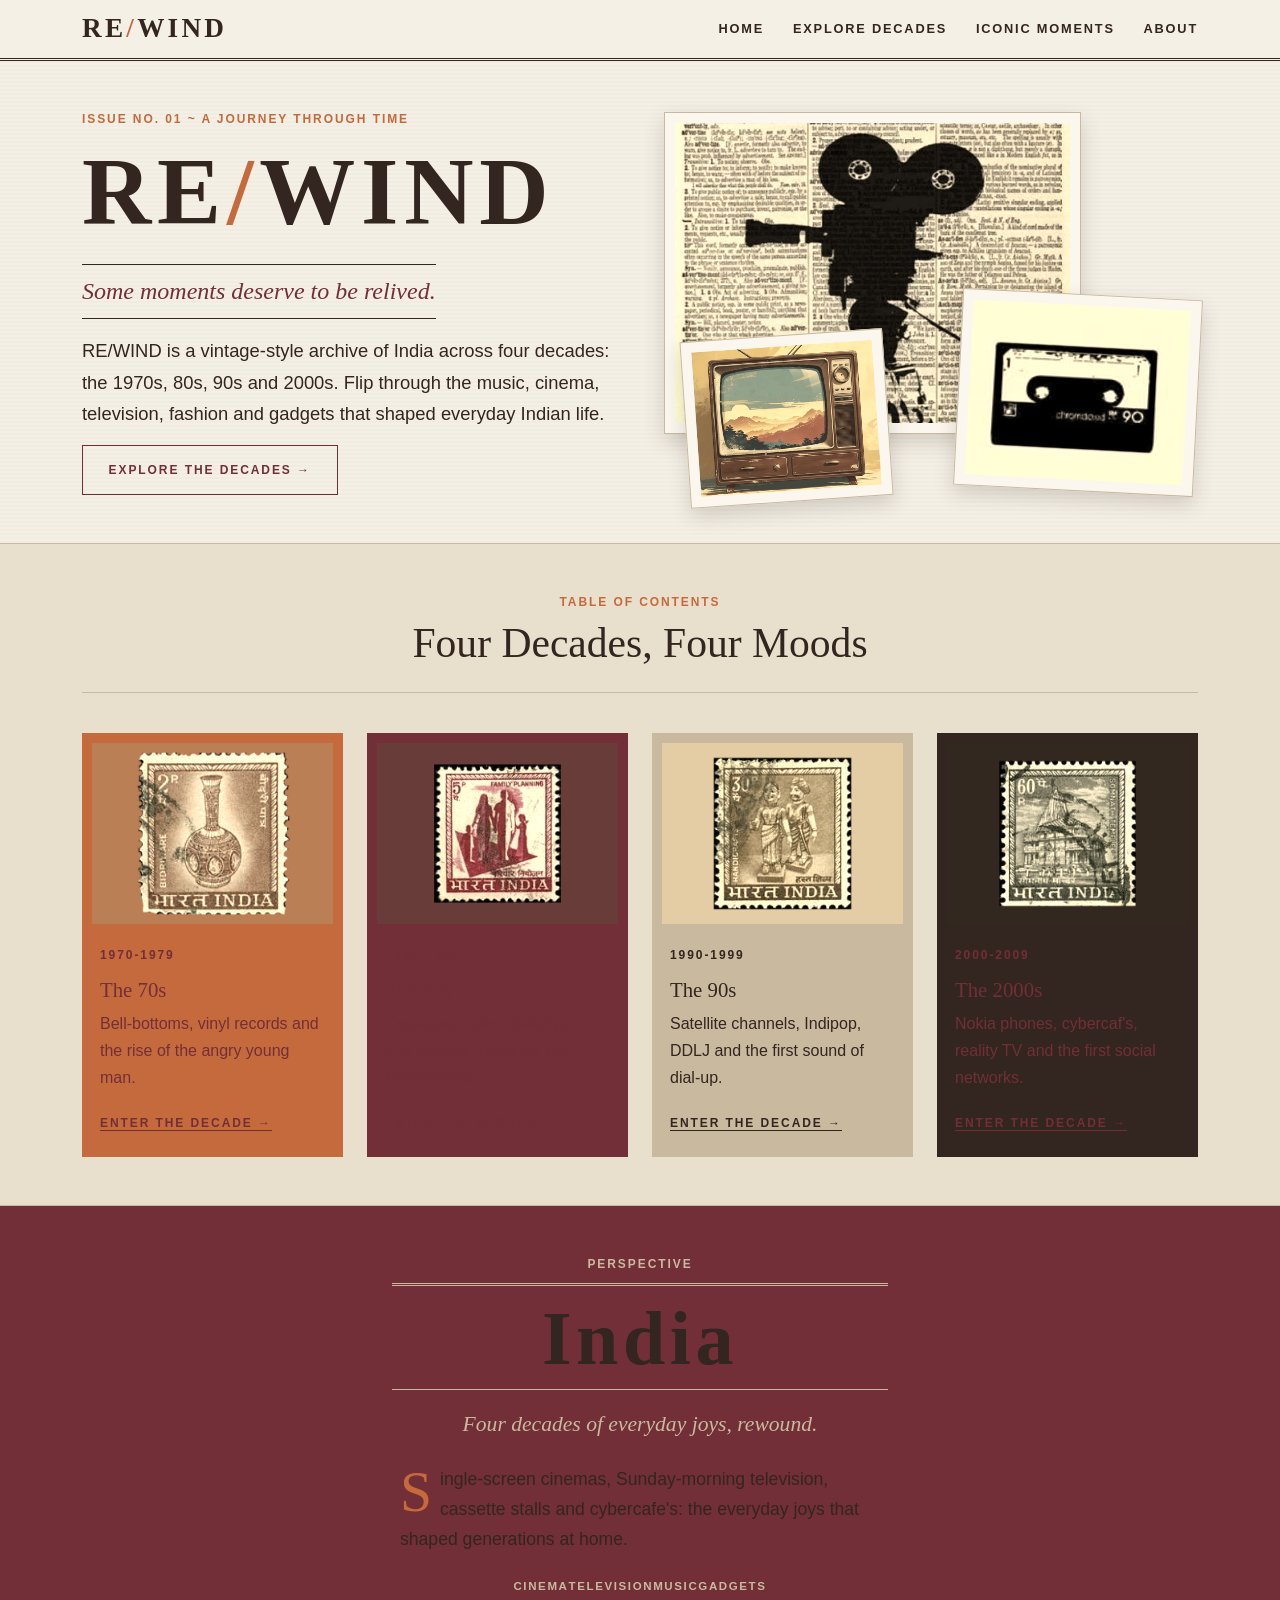
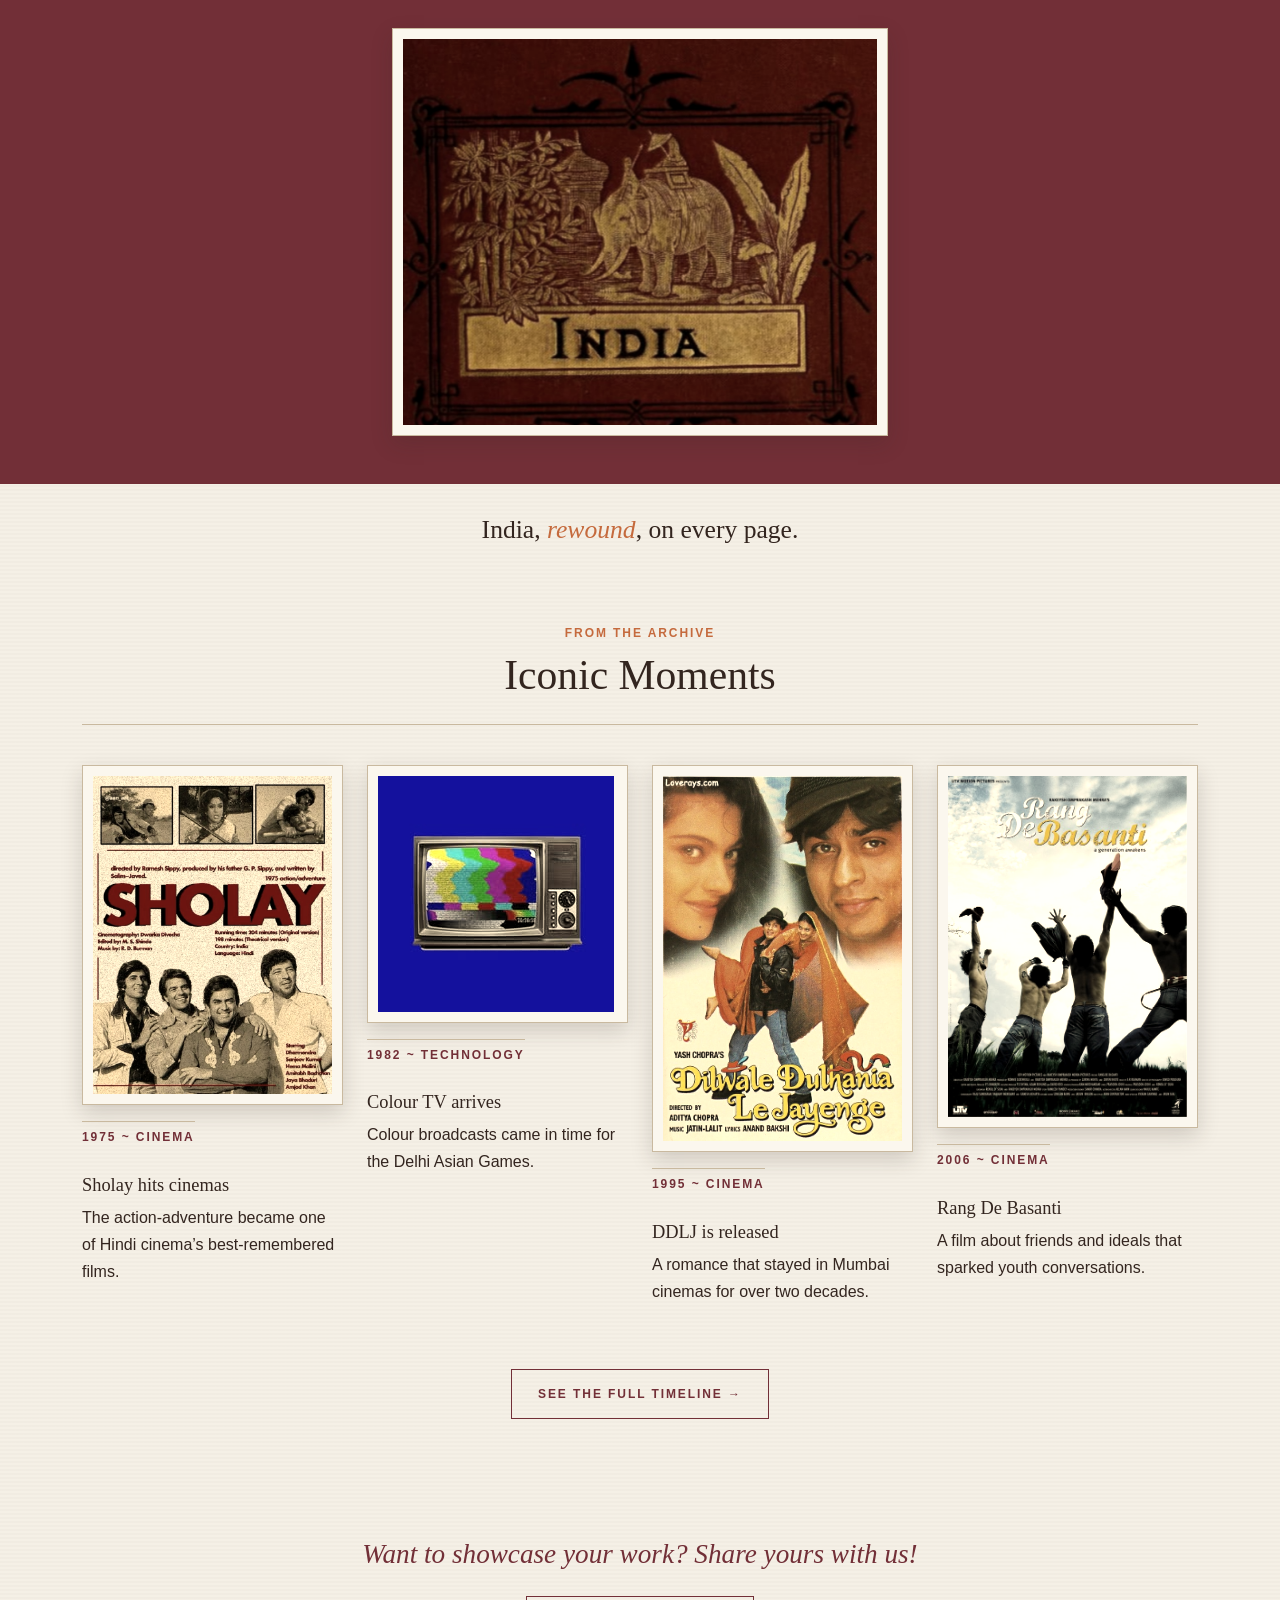
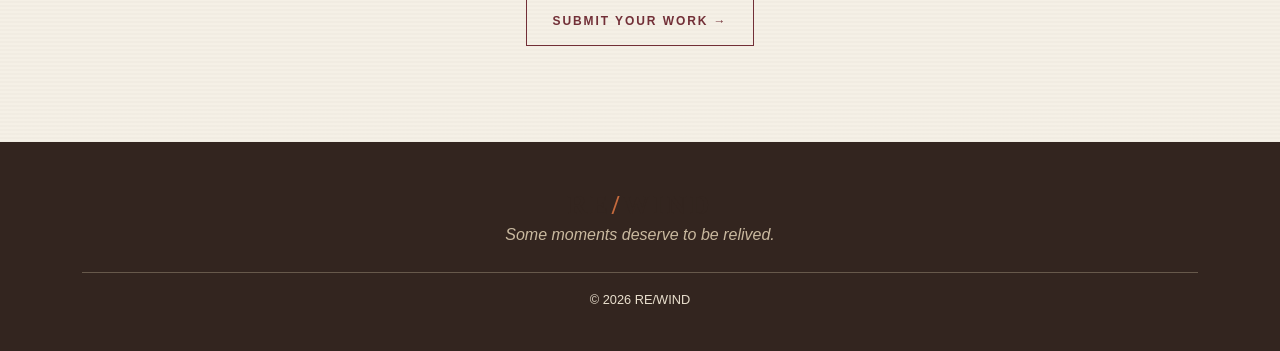
==== commit a5b1629e: "Merge branch 'main' of https://github.com/gargibytes/rewind" ====
--- a/index.html
+++ b/index.html
@@ -38,18 +38,15 @@
           <div class="col-lg-6">
             <div class="collage">
               <figure class="frame collage-a">
-                <div class="frame-inner"><img src="images\homepage\Untitled Design.png" alt="Film reel illustration"
-                    loading="lazy">
+                <div class="frame-inner"><img src="images\homepage\Untitled Design.png" alt="Film reel illustration" loading="lazy">
                 </div>
               </figure>
               <figure class="frame collage-b">
-                <div class="frame-inner"><img src="images\homepage\Untitled Design (1).png"
-                    alt="Television illustration" loading="lazy">
+                <div class="frame-inner"><img src="images\homepage\Untitled Design (1).png" alt="Television illustration" loading="lazy">
                 </div>
               </figure>
               <figure class="frame collage-c">
-                <div class="frame-inner"><img src="images\homepage\Untitled Design (2).png" alt="Cassette illustration"
-                    loading="lazy">
+                <div class="frame-inner"><img src="images\homepage\Untitled Design (2).png" alt="Cassette illustration" loading="lazy">
                 </div>
               </figure>
             </div>
@@ -110,15 +107,14 @@
             <p class="intro-deck">Four decades of everyday joys, rewound.</p>
             <p class="intro-body">Single-screen cinemas, Sunday-morning television, cassette stalls and cybercafe's: the
               everyday joys that shaped generations at home.</p>
-            <p class="intro-index"><span>Cinema</span><span class="dot">·</span><span>Television</span><span
-                class="dot">·</span><span>Music</span><span class="dot">·</span><span>Gadgets</span></p>
+            <p class="intro-index"><span>Cinema</span><span>Television</span><span>Music</span><span>Gadgets</span></p>
             <figure class="frame ">
               <div class="frame-inner"><img src="images\homepage\india.png" alt="India illustration" loading="lazy">
               </div>
             </figure>
           </div>
         </div>
-
+        
       </div>
     </section>
     <div class="container py-4 text-center">
@@ -181,11 +177,11 @@
       </div>
     </section>
     <section class="py-5 share-cta">
-      <div class="container">
-        <p class="share-line">Want to showcase your work? Share yours with us!</p>
-        <a class="btn-rw" href="about.html#submit">Submit your work → </a>
-      </div>
-    </section>
+  <div class="container">
+    <p class="share-line">Want to showcase your work? Share yours with us!</p>
+    <a class="btn-rw" href="about.html#submit">Submit your work → </a>
+  </div>
+</section> 
   </main>
   <footer class="site-footer">
     <div class="container text-center">
--- a/style.css
+++ b/style.css
@@ -418,11 +418,10 @@
   font-weight: 600;
   color: #C9B99F;
 }
-
 .dot {
-  margin: 0 .6rem;
-  color: #C56A3D;
-}
+  margin: 0 .6rem; 
+  color: #C56A3D; }
+
 
 .mini-moment h3 {
   font-size: 1.15rem;
@@ -431,7 +430,6 @@
 .mini-moment .date-stamp {
   margin-top: 1rem;
 }
-
 .share-cta {
   text-align: center;
 }
@@ -443,12 +441,10 @@
   color: #722F37;
   margin-bottom: 1.2rem;
 }
-
 /* Explore */
 .explore-item h2 {
   margin-top: 1rem;
 }
-
 .explore-item .frame {
   width: 100%;
   margin-bottom: 1.2rem;
@@ -460,13 +456,12 @@
 
 .explore-item .frame-inner img {
   display: block;
-  width: 100%;
+  width: 100%;          
   height: auto;
   aspect-ratio: 3 / 4;
   object-fit: cover;
   object-position: top;
 }
-
 /* Decade pages */
 .decade-hero img {
   width: 100%;
@@ -534,7 +529,6 @@
   padding: 0;
   position: relative;
 }
-
 .timeline::before {
   content: "";
   position: absolute;
@@ -543,13 +537,11 @@
   bottom: 0;
   border-left: 2px solid #33251F;
 }
-
 .timeline .frame img {
   width: 100%;
   height: auto;
   display: block;
 }
-
 .t-item {
   position: relative;
   padding-left: 2.5rem;
@@ -612,13 +604,11 @@
   padding-top: 1rem;
   font-size: .8rem;
 }
-
 /* About: submission form */
 .submit-section {
   background: #E9DFCD;
   border-top: 1px solid #C9B99F;
-  scroll-margin-top: 90px;
-  /* keeps the heading clear of the sticky header */
+  scroll-margin-top: 90px;   /* keeps the heading clear of the sticky header */
 }
 
 .submit-card {
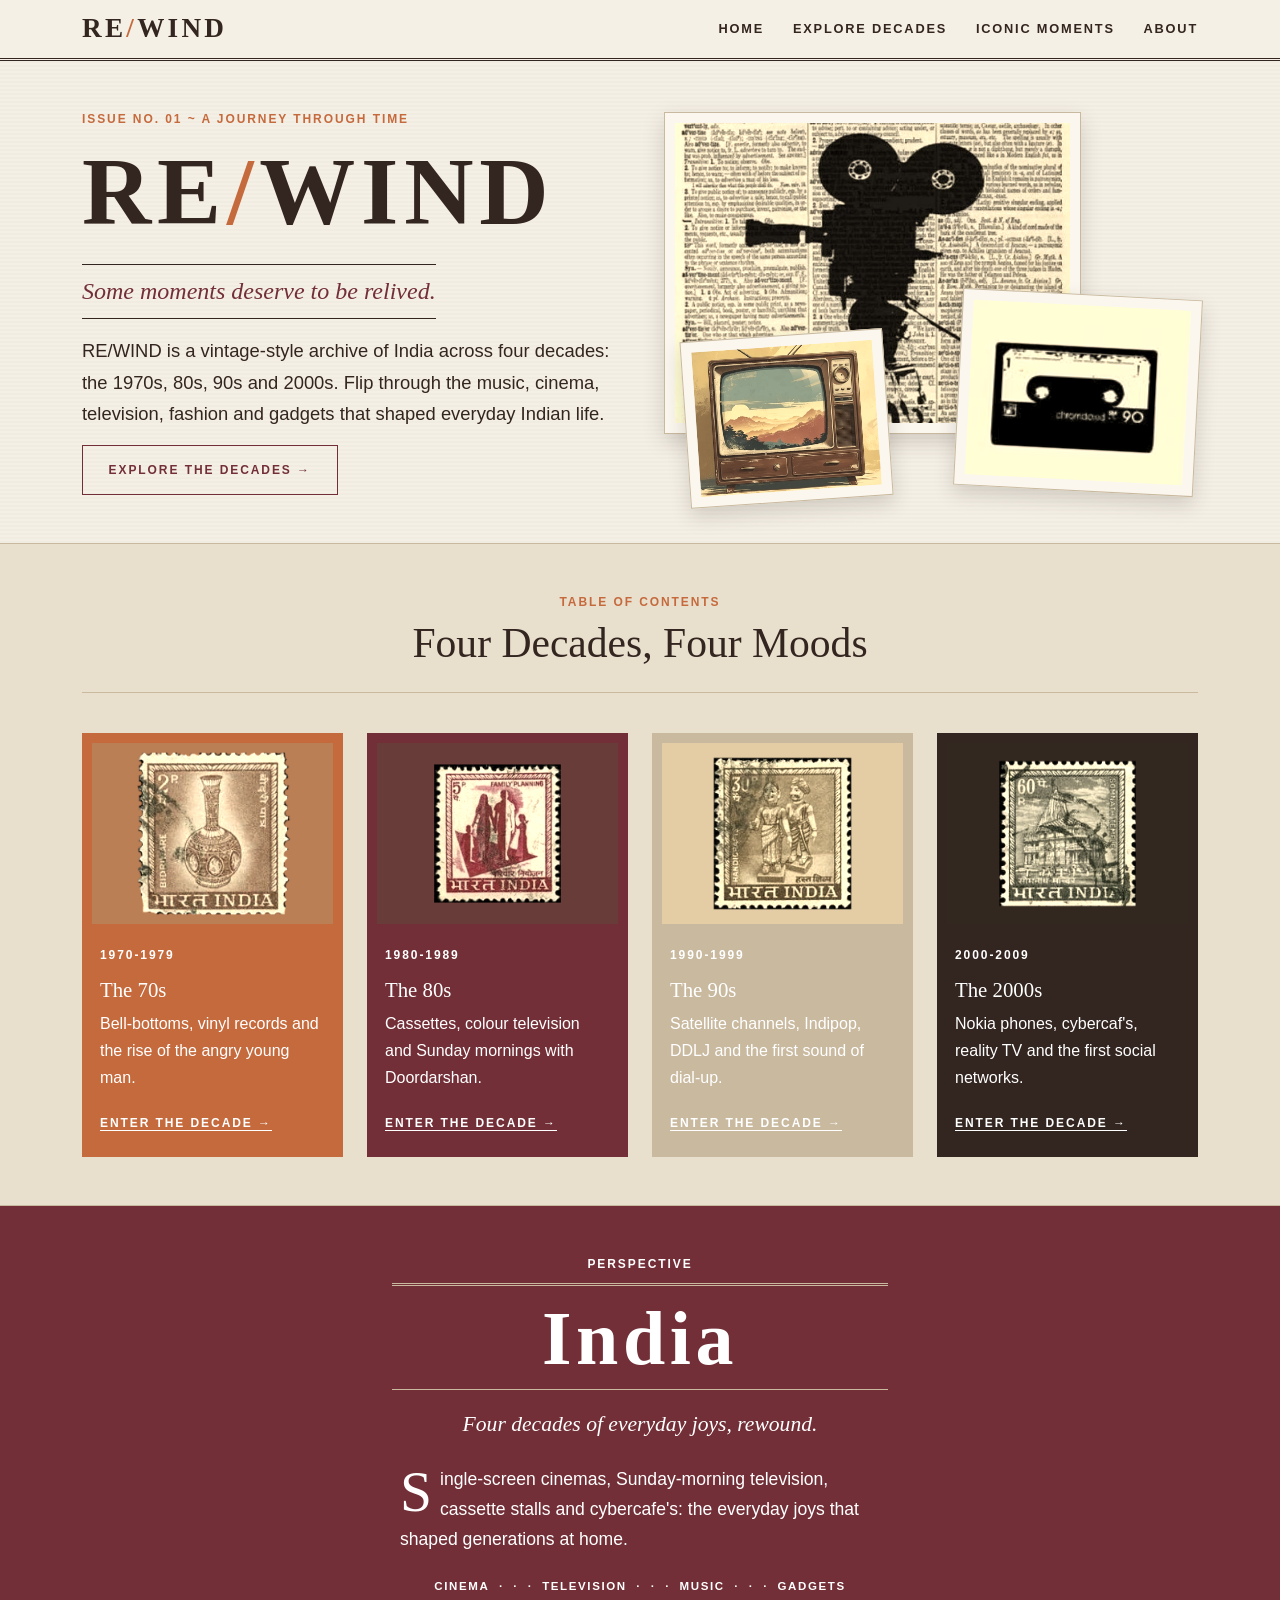
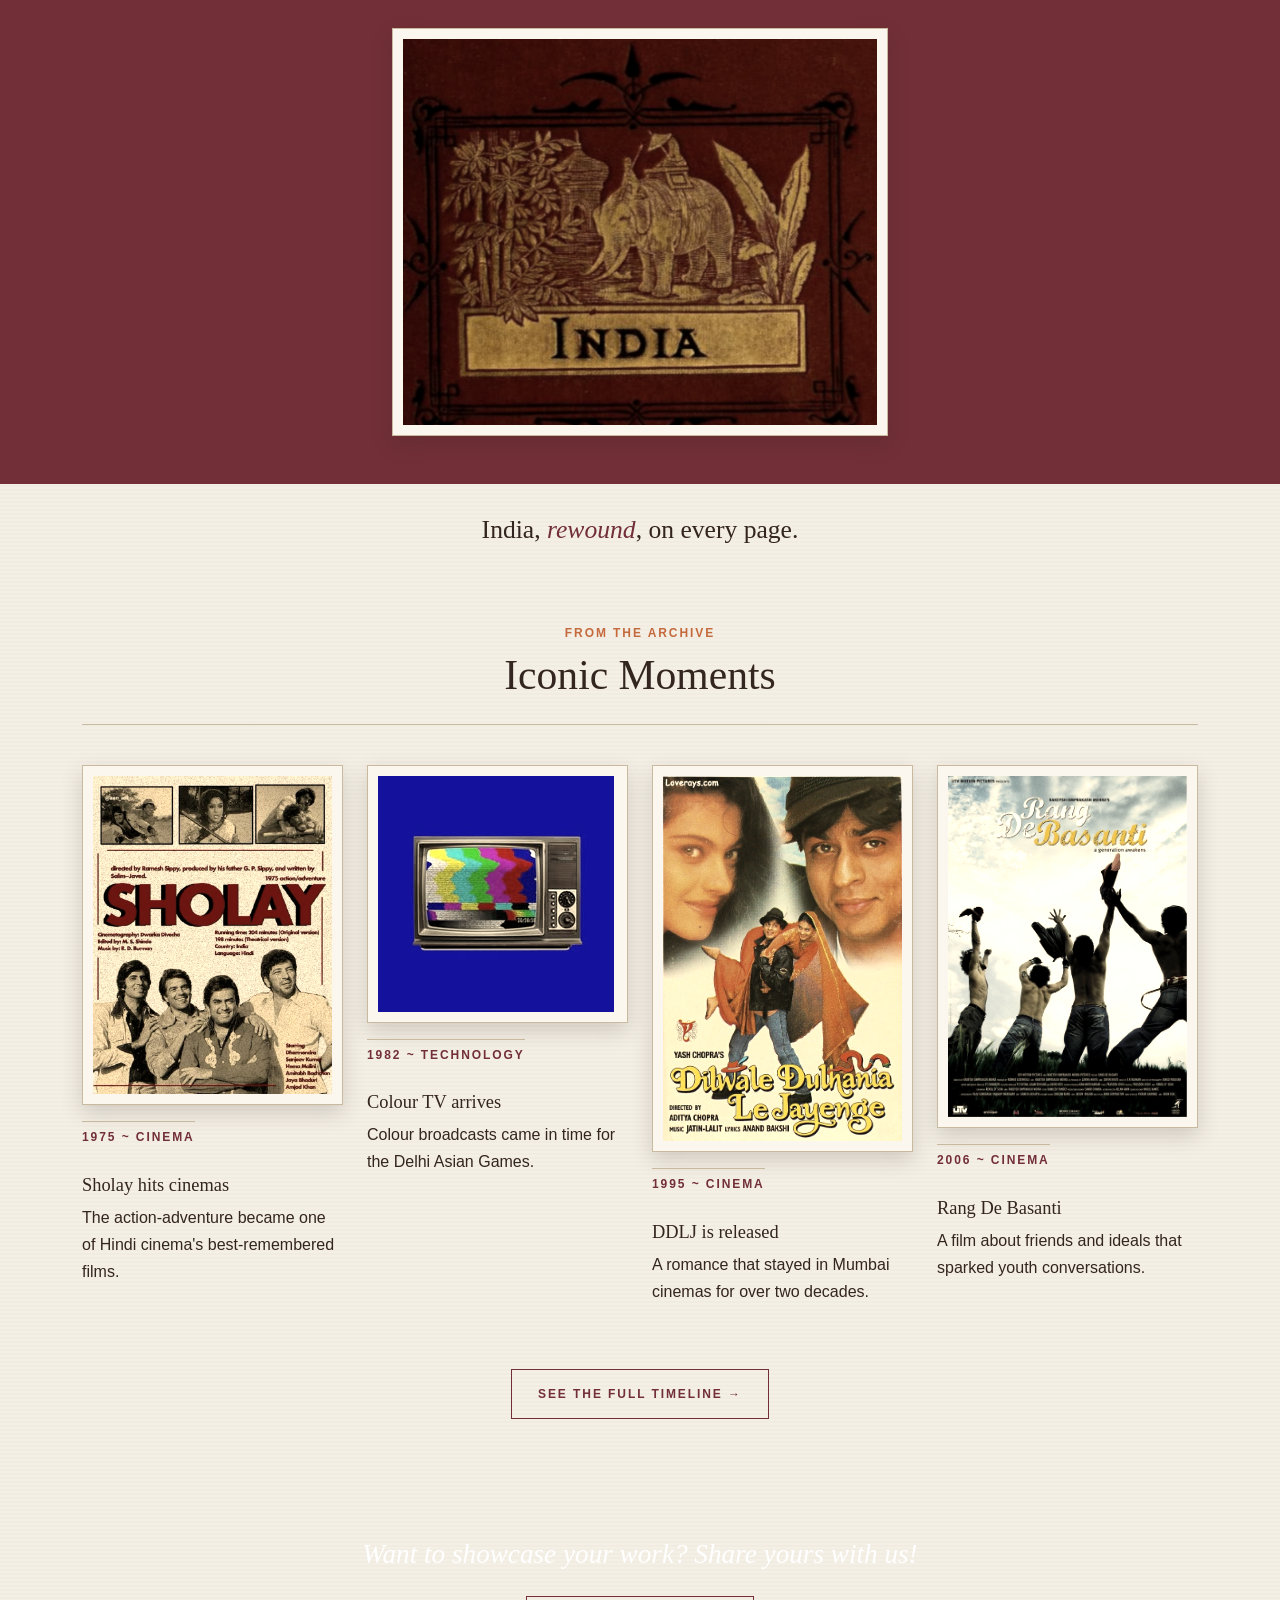
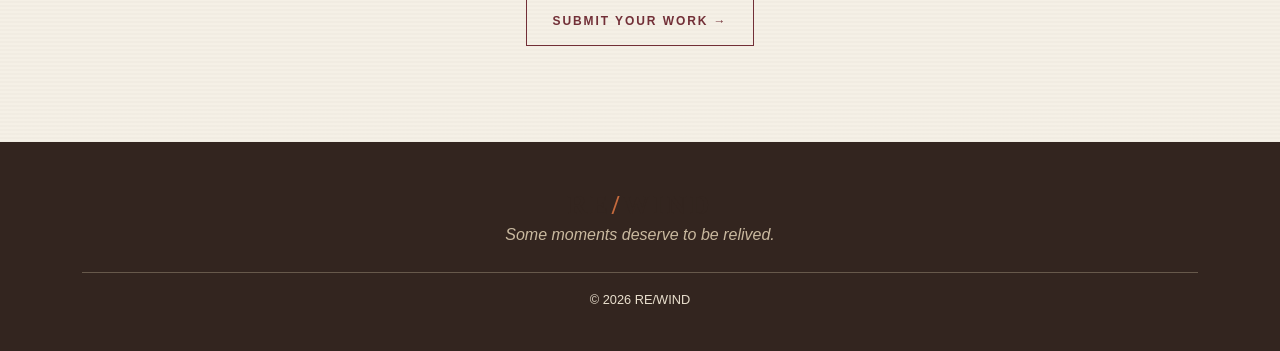
==== commit 05b62e02: "changes" ====
--- a/index.html
+++ b/index.html
@@ -38,15 +38,18 @@
           <div class="col-lg-6">
             <div class="collage">
               <figure class="frame collage-a">
-                <div class="frame-inner"><img src="images\homepage\Untitled Design.png" alt="Film reel illustration" loading="lazy">
+                <div class="frame-inner"><img src="images\homepage\Untitled Design.png" alt="Film reel illustration"
+                    loading="lazy">
                 </div>
               </figure>
               <figure class="frame collage-b">
-                <div class="frame-inner"><img src="images\homepage\Untitled Design (1).png" alt="Television illustration" loading="lazy">
+                <div class="frame-inner"><img src="images\homepage\Untitled Design (1).png"
+                    alt="Television illustration" loading="lazy">
                 </div>
               </figure>
               <figure class="frame collage-c">
-                <div class="frame-inner"><img src="images\homepage\Untitled Design (2).png" alt="Cassette illustration" loading="lazy">
+                <div class="frame-inner"><img src="images\homepage\Untitled Design (2).png" alt="Cassette illustration"
+                    loading="lazy">
                 </div>
               </figure>
             </div>
@@ -107,14 +110,15 @@
             <p class="intro-deck">Four decades of everyday joys, rewound.</p>
             <p class="intro-body">Single-screen cinemas, Sunday-morning television, cassette stalls and cybercafe's: the
               everyday joys that shaped generations at home.</p>
-            <p class="intro-index"><span>Cinema</span><span>Television</span><span>Music</span><span>Gadgets</span></p>
+            <p class="intro-index"><span>Cinema</span><span class="dot">·</span><span>Television</span><span
+                class="dot">·</span><span>Music</span><span class="dot">·</span><span>Gadgets</span></p>
             <figure class="frame ">
               <div class="frame-inner"><img src="images\homepage\india.png" alt="India illustration" loading="lazy">
               </div>
             </figure>
           </div>
         </div>
-        
+
       </div>
     </section>
     <div class="container py-4 text-center">
@@ -136,7 +140,7 @@
               </figure>
               <p class="date-stamp">1975 ~ Cinema</p>
               <h3>Sholay hits cinemas</h3>
-              <p>The action-adventure became one of Hindi cinema&rsquo;s best-remembered films.</p>
+              <p>The action-adventure became one of Hindi cinema's best-remembered films.</p>
             </article>
           </div>
           <div class="col-sm-6 col-lg-3">
@@ -177,11 +181,11 @@
       </div>
     </section>
     <section class="py-5 share-cta">
-  <div class="container">
-    <p class="share-line">Want to showcase your work? Share yours with us!</p>
-    <a class="btn-rw" href="about.html#submit">Submit your work → </a>
-  </div>
-</section> 
+      <div class="container">
+        <p class="share-line">Want to showcase your work? Share yours with us!</p>
+        <a class="btn-rw" href="about.html#submit">Submit your work → </a>
+      </div>
+    </section>
   </main>
   <footer class="site-footer">
     <div class="container text-center">
--- a/style.css
+++ b/style.css
@@ -75,6 +75,7 @@
   letter-spacing: .16em;
   font-size: .75rem;
   font-weight: 600;
+  color: white
 }
 
 .kicker {
@@ -297,7 +298,7 @@
 .decade-tile {
   display: block;
   text-decoration: none;
-  color: v#F5F0E6;
+  color: white;
   padding: 10px 10px 0;
   height: 100%;
 }
@@ -310,41 +311,45 @@
 }
 
 .tile-text h3 {
-  color: inherit;
+  color: white;
 }
 
 .tile-text .read-more {
-  color: inherit;
+  color: white;
   border-color: currentColor;
 }
 
 .tile-70s {
   background: #C56A3D;
+  color:white
 }
 
 .tile-80s {
   background: #722F37;
+  color:white
 }
 
 .tile-90s {
   background: #C9B99F;
-  color: #33251F;
+  color: white;
+  
 }
 
 
 
 .tile-2000s {
   background: #33251F;
+  color:white
 }
 
 .split-india {
   background: #722F37;
-  color: v#F5F0E6;
+  color: white;
 }
 
 .split-street {
   background: #33251F;
-  color: v#F5F0E6;
+  color: white;
 }
 
 .split-inner {
@@ -354,7 +359,7 @@
 }
 
 .split .kicker {
-  color: #C9B99F;
+  color: white;
 }
 
 .meet-line {
@@ -364,7 +369,7 @@
 }
 
 .meet-line em {
-  color: #C56A3D;
+  color: #722F37;
 }
 
 .intro-editorial {
@@ -376,7 +381,7 @@
   font-weight: 700;
   letter-spacing: .06em;
   line-height: 1;
-  color: v#F5F0E6;
+  color: white;
   margin: .3rem 0 1rem;
   padding: .9rem 0 .8rem;
   border-top: 3px double #C9B99F;
@@ -387,7 +392,7 @@
   font-family: 'Playfair Display', Georgia, serif;
   font-style: italic;
   font-size: 1.35rem;
-  color: #C9B99F;
+  color: white;
   margin: 0 0 1.4rem;
 }
 
@@ -404,7 +409,7 @@
   font-size: 3.6rem;
   line-height: .8;
   padding: .25rem .5rem 0 0;
-  color: #C56A3D;
+  color: white;
 }
 
 .intro-index {
@@ -416,12 +421,14 @@
   letter-spacing: .14em;
   font-size: .72rem;
   font-weight: 600;
-  color: #C9B99F;
-}
-.dot {
-  margin: 0 .6rem; 
-  color: #C56A3D; }
-
+  color: white;
+}
+
+.intro-index span+span::before {
+  content: "\00b7";
+  margin: 0 .6rem;
+  color: white;
+}
 
 .mini-moment h3 {
   font-size: 1.15rem;
@@ -430,6 +437,7 @@
 .mini-moment .date-stamp {
   margin-top: 1rem;
 }
+
 .share-cta {
   text-align: center;
 }
@@ -438,13 +446,15 @@
   font-family: 'Playfair Display', Georgia, serif;
   font-style: italic;
   font-size: 1.7rem;
-  color: #722F37;
+  color: white;
   margin-bottom: 1.2rem;
 }
+
 /* Explore */
 .explore-item h2 {
   margin-top: 1rem;
 }
+
 .explore-item .frame {
   width: 100%;
   margin-bottom: 1.2rem;
@@ -456,12 +466,13 @@
 
 .explore-item .frame-inner img {
   display: block;
-  width: 100%;          
+  width: 100%;
   height: auto;
   aspect-ratio: 3 / 4;
   object-fit: cover;
   object-position: top;
 }
+
 /* Decade pages */
 .decade-hero img {
   width: 100%;
@@ -529,6 +540,7 @@
   padding: 0;
   position: relative;
 }
+
 .timeline::before {
   content: "";
   position: absolute;
@@ -537,11 +549,13 @@
   bottom: 0;
   border-left: 2px solid #33251F;
 }
+
 .timeline .frame img {
   width: 100%;
   height: auto;
   display: block;
 }
+
 .t-item {
   position: relative;
   padding-left: 2.5rem;
@@ -604,11 +618,13 @@
   padding-top: 1rem;
   font-size: .8rem;
 }
+
 /* About: submission form */
 .submit-section {
   background: #E9DFCD;
   border-top: 1px solid #C9B99F;
-  scroll-margin-top: 90px;   /* keeps the heading clear of the sticky header */
+  scroll-margin-top: 90px;
+  /* keeps the heading clear of the sticky header */
 }
 
 .submit-card {
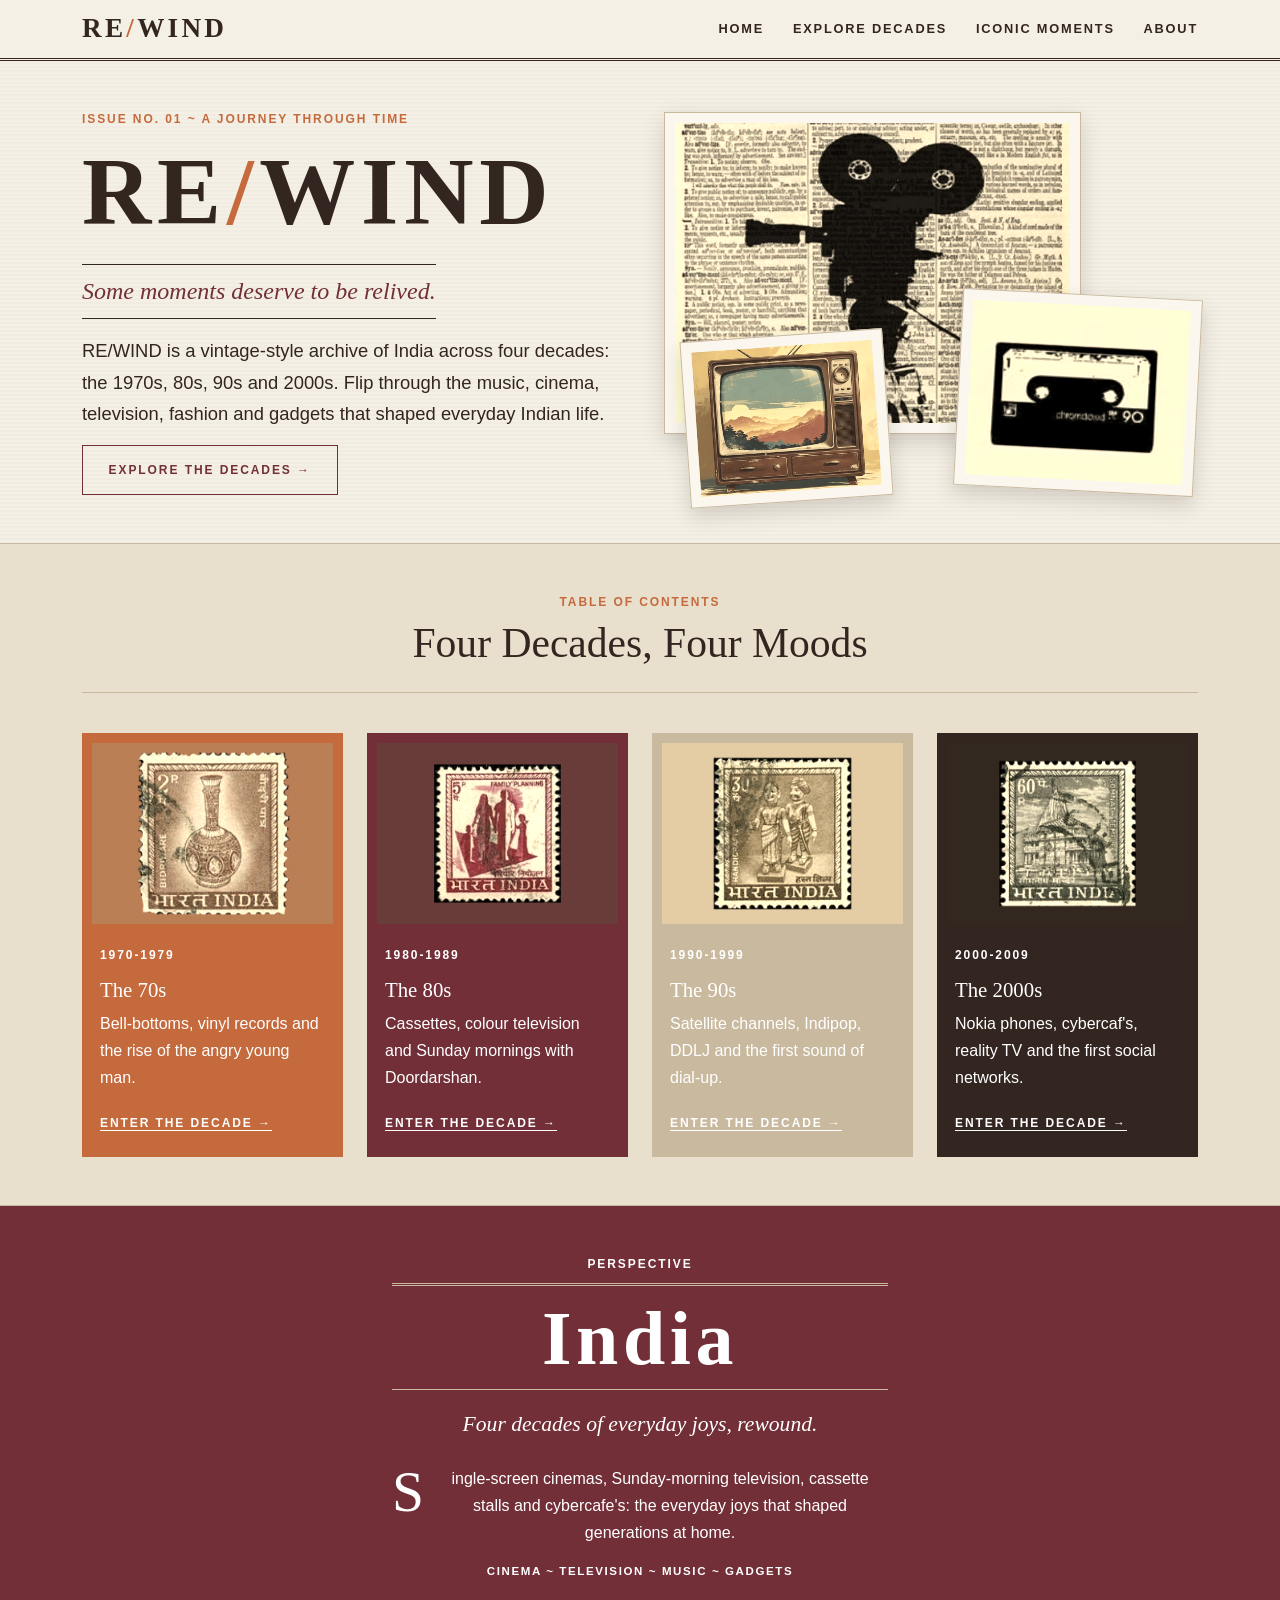
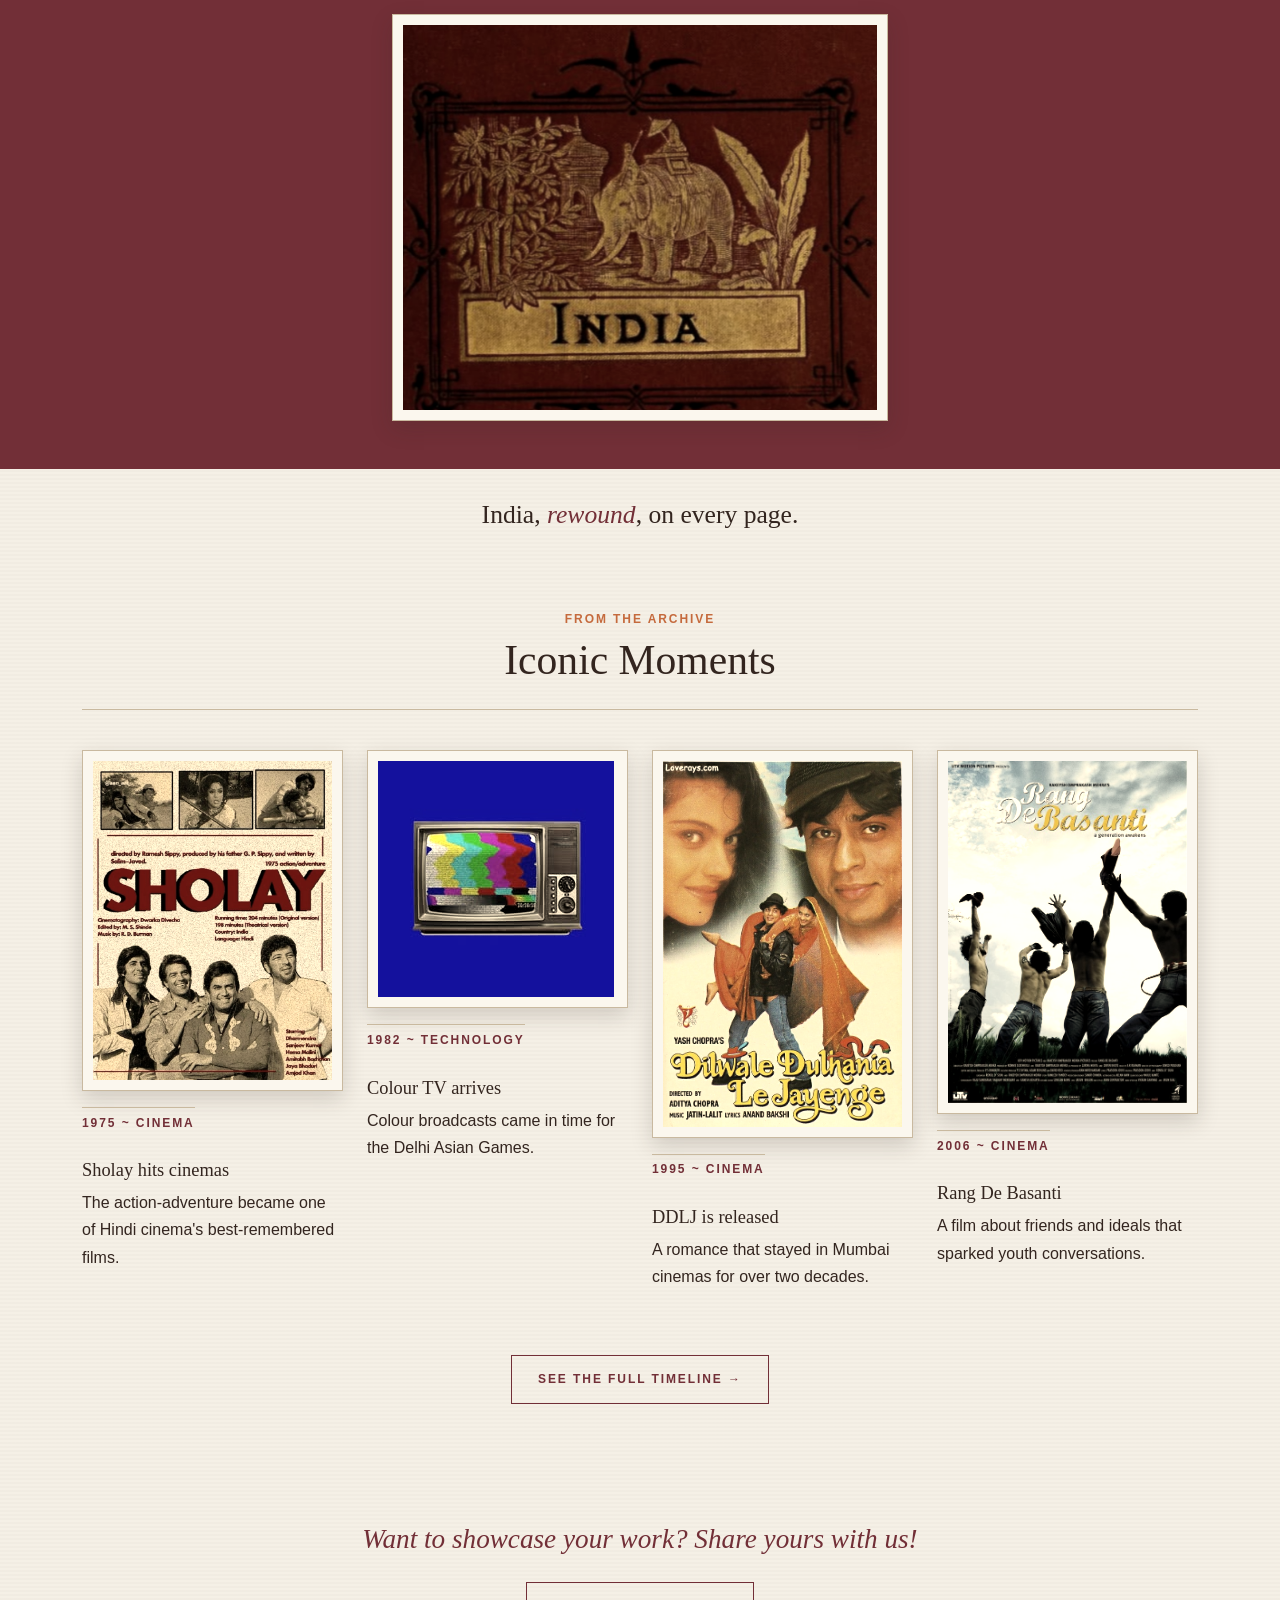
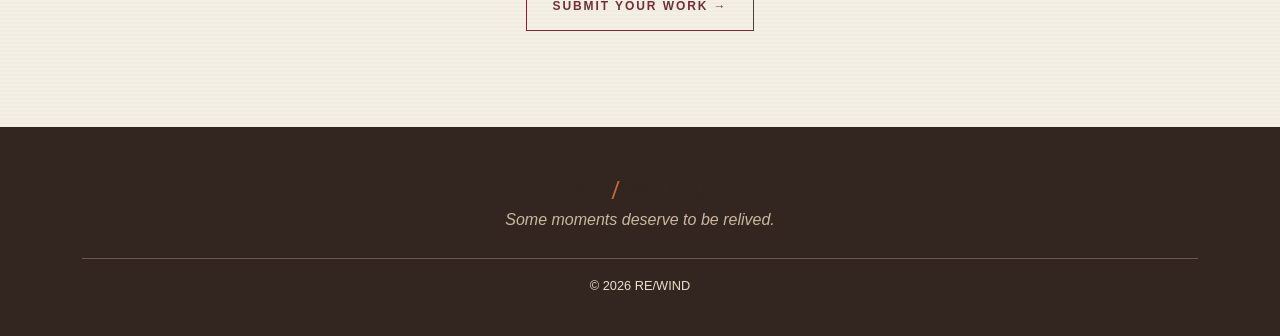
==== commit 2515ca8c: "changes 4" ====
--- a/index.html
+++ b/index.html
@@ -108,10 +108,9 @@
             <p class="kicker">Perspective</p>
             <h2 class="intro-title">India</h2>
             <p class="intro-deck">Four decades of everyday joys, rewound.</p>
-            <p class="intro-body">Single-screen cinemas, Sunday-morning television, cassette stalls and cybercafe's: the
+            <p class="intro-body"><p class="intro-body-first-letter">S</p>ingle-screen cinemas, Sunday-morning television, cassette stalls and cybercafe's: the
               everyday joys that shaped generations at home.</p>
-            <p class="intro-index"><span>Cinema</span><span class="dot">·</span><span>Television</span><span
-                class="dot">·</span><span>Music</span><span class="dot">·</span><span>Gadgets</span></p>
+            <p class="intro-index">CINEMA ~ TELEVISION ~ MUSIC ~ GADGETS</p>
             <figure class="frame ">
               <div class="frame-inner"><img src="images\homepage\india.png" alt="India illustration" loading="lazy">
               </div>
--- a/style.css
+++ b/style.css
@@ -403,7 +403,7 @@
   margin: 0 auto 1.4rem;
 }
 
-.intro-body::first-letter {
+.intro-body-first-letter {
   font-family: 'Playfair Display', Georgia, serif;
   float: left;
   font-size: 3.6rem;
@@ -446,7 +446,7 @@
   font-family: 'Playfair Display', Georgia, serif;
   font-style: italic;
   font-size: 1.7rem;
-  color: white;
+  color: #722F37;
   margin-bottom: 1.2rem;
 }
 
@@ -500,7 +500,7 @@
   font-size: 1.3rem;
 }
 
-.dropcap::first-letter {
+.dropcap-letter {
   font-family: 'Playfair Display', Georgia, serif;
   float: left;
   font-size: 4.5rem;
@@ -669,6 +669,10 @@
   cursor: pointer;
 }
 
+
+
+
+
 /* 7. RESPONSIVE */
 @media (min-width: 768px) {
   .nav-burger {
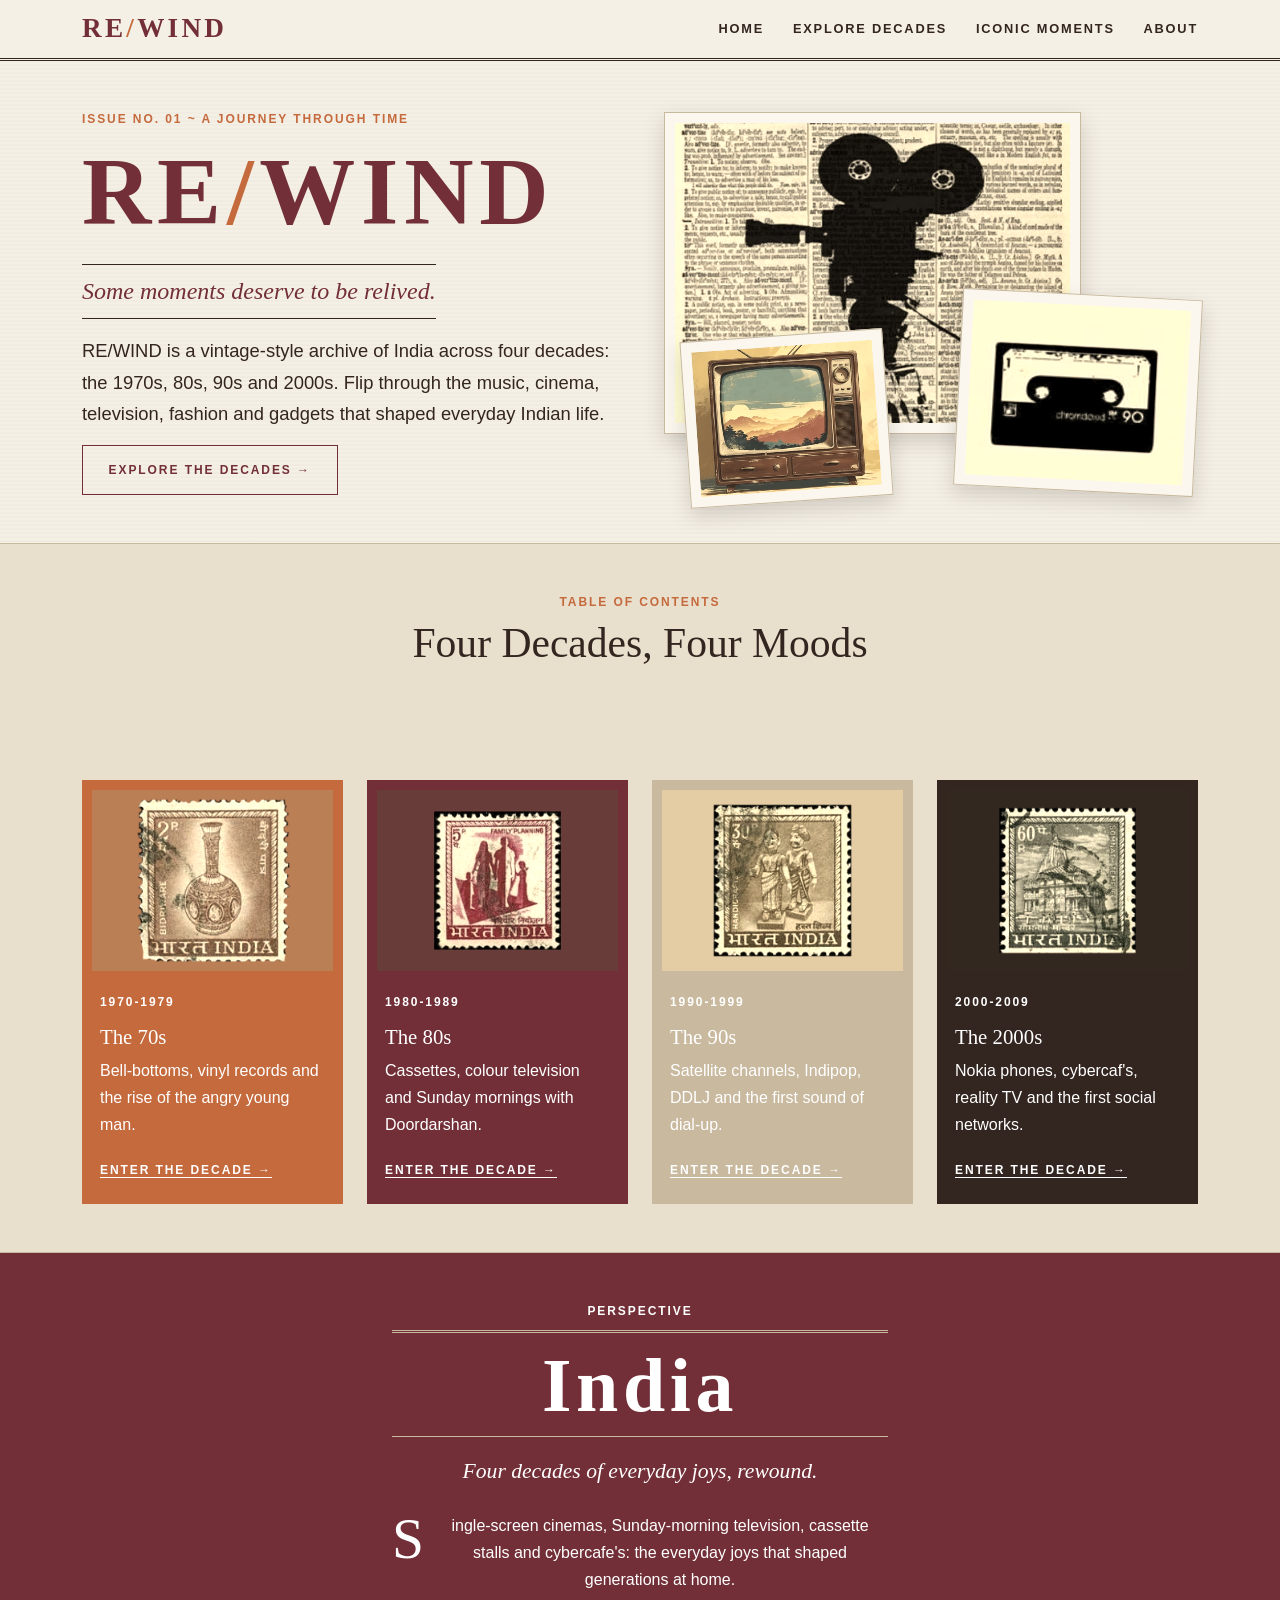
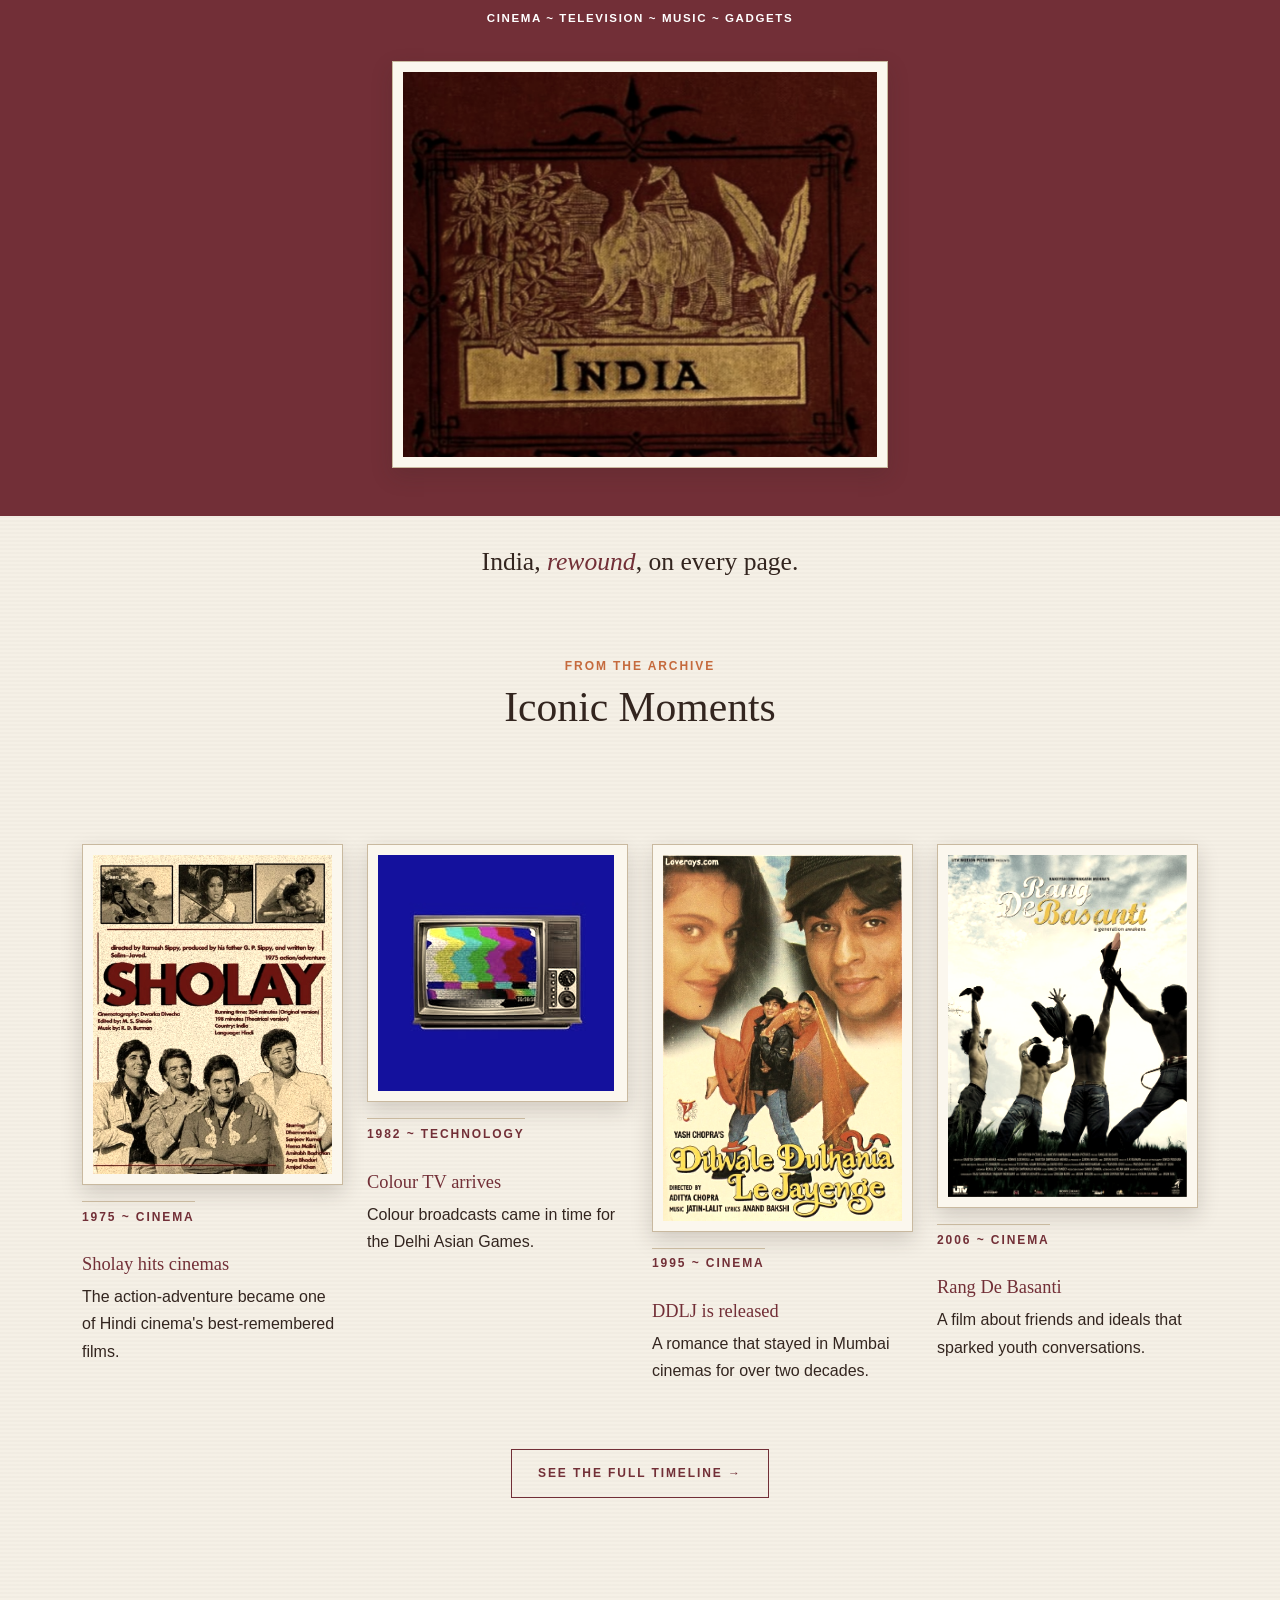
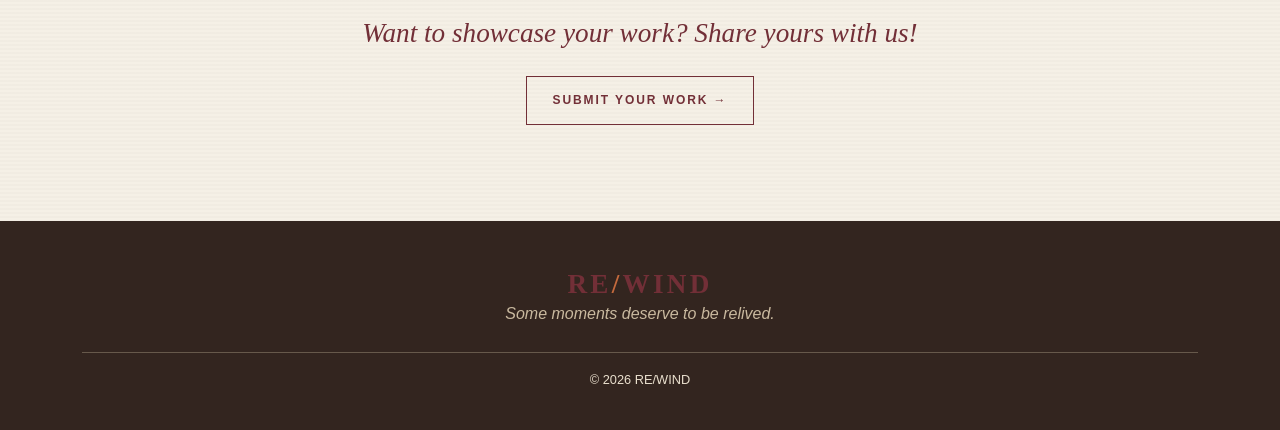
==== commit 16b48377: "css changes" ====
--- a/index.html
+++ b/index.html
@@ -62,7 +62,7 @@
       <div class="container">
         <div class="section-head">
           <p class="kicker">Table of Contents</p>
-          <h2>Four Decades, Four Moods</h2>
+          <h2 class="section-head">Four Decades, Four Moods</h2>
         </div>
         <div class="row g-4">
           <div class="col-sm-6 col-lg-3"><a class="decade-tile tile-70s" href="70s.html">
@@ -128,7 +128,7 @@
       <div class="container">
         <div class="section-head">
           <p class="kicker">From the Archive</p>
-          <h2>Iconic Moments</h2>
+          <h2 class="section-head">Iconic Moments</h2>
         </div>
         <div class="row g-4">
           <div class="col-sm-6 col-lg-3">
--- a/style.css
+++ b/style.css
@@ -32,15 +32,18 @@
 .wordmark {
   font-family: 'Playfair Display', Georgia, serif;
   line-height: 1.15;
+  color: #722F37;
 }
 
 h2 {
   font-size: clamp(1.8rem, 4vw, 2.6rem);
+  color: #722F37;
 }
 
 h3 {
   font-size: 1.3rem;
   margin-top: .7rem;
+  color: #722F37;
 }
 
 img {
@@ -51,6 +54,10 @@
 
 a {
   color: #722F37;
+}
+.decade-head {
+font-size: clamp(1.8rem, 4vw, 2.6rem);
+color: #722F37;
 }
 
 :focus-visible {
@@ -94,7 +101,7 @@
   font-family: 'Playfair Display', Georgia, serif;
   font-style: italic;
   font-size: 1.3rem;
-  color: #722F37;
+  color: white;
 }
 
 .lead-text {
@@ -106,7 +113,7 @@
   text-align: center;
   margin-bottom: 2.5rem;
   padding-bottom: 1rem;
-  border-bottom: 1px solid #C9B99F;
+  color:#33251F;
 }
 
 /* 3. HEADER AND CSS-ONLY MOBILE MENU*/
@@ -128,7 +135,7 @@
   font-size: 1.7rem;
   font-weight: 700;
   letter-spacing: .12em;
-  color: #33251F;
+  color:#722F37;
   text-decoration: none;
   margin: 0;
 }
@@ -252,6 +259,7 @@
   letter-spacing: .06em;
   font-weight: 700;
   margin: 0;
+  color:#722F37;
 }
 
 .display-title span {
@@ -432,6 +440,7 @@
 
 .mini-moment h3 {
   font-size: 1.15rem;
+  color:#722F37;
 }
 
 .mini-moment .date-stamp {
@@ -451,8 +460,10 @@
 }
 
 /* Explore */
+
 .explore-item h2 {
   margin-top: 1rem;
+  color: #722F37;
 }
 
 .explore-item .frame {
@@ -492,7 +503,7 @@
 }
 
 .hero-band .subtitle {
-  color: #C9B99F;
+  color: #722F37;
   margin: 0;
 }
 
@@ -511,7 +522,7 @@
 
 .category {
   padding: 3.5rem 0;
-  border-top: 1px solid #C9B99F;
+  border-top: 1px solid #722F37;
 }
 
 .category.alt {
@@ -539,6 +550,7 @@
   margin: 0;
   padding: 0;
   position: relative;
+  scroll-margin-top: 90px
 }
 
 .timeline::before {
@@ -673,6 +685,7 @@
 
 
 
+
 /* 7. RESPONSIVE */
 @media (min-width: 768px) {
   .nav-burger {
